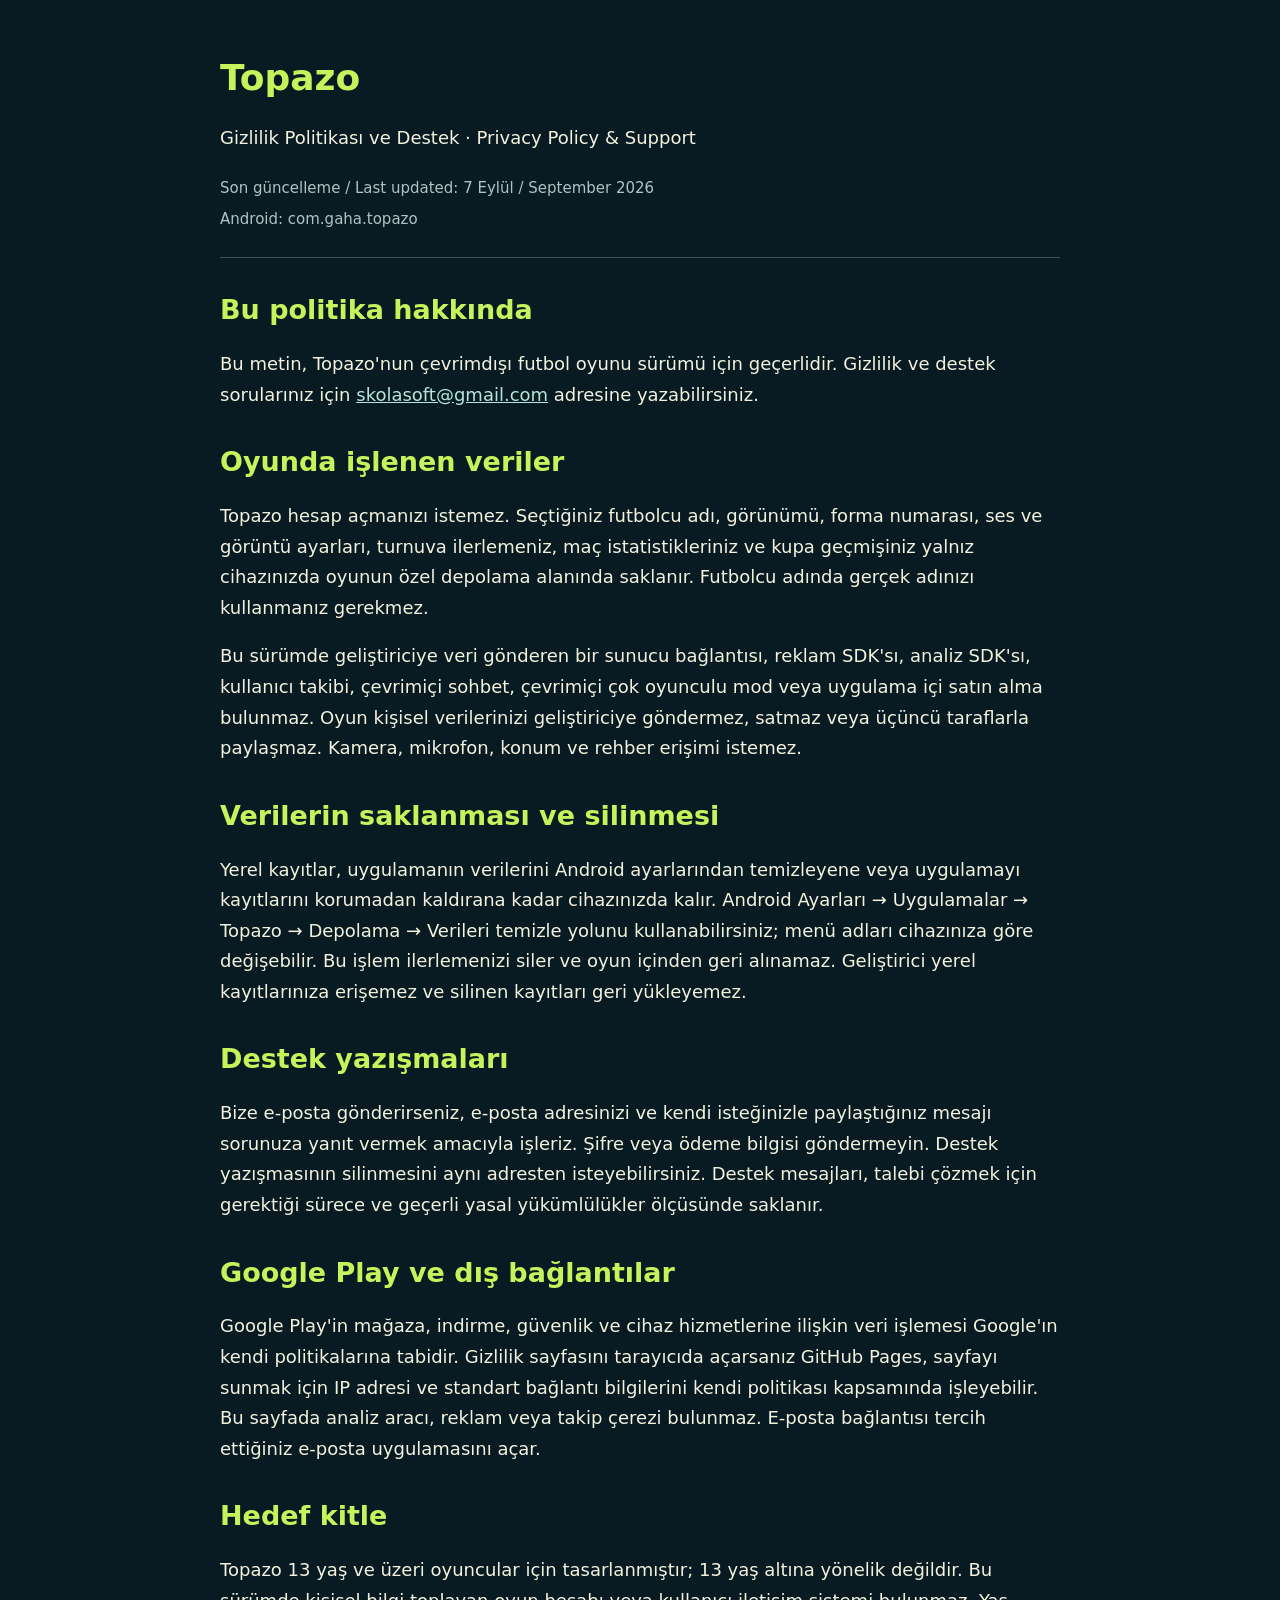
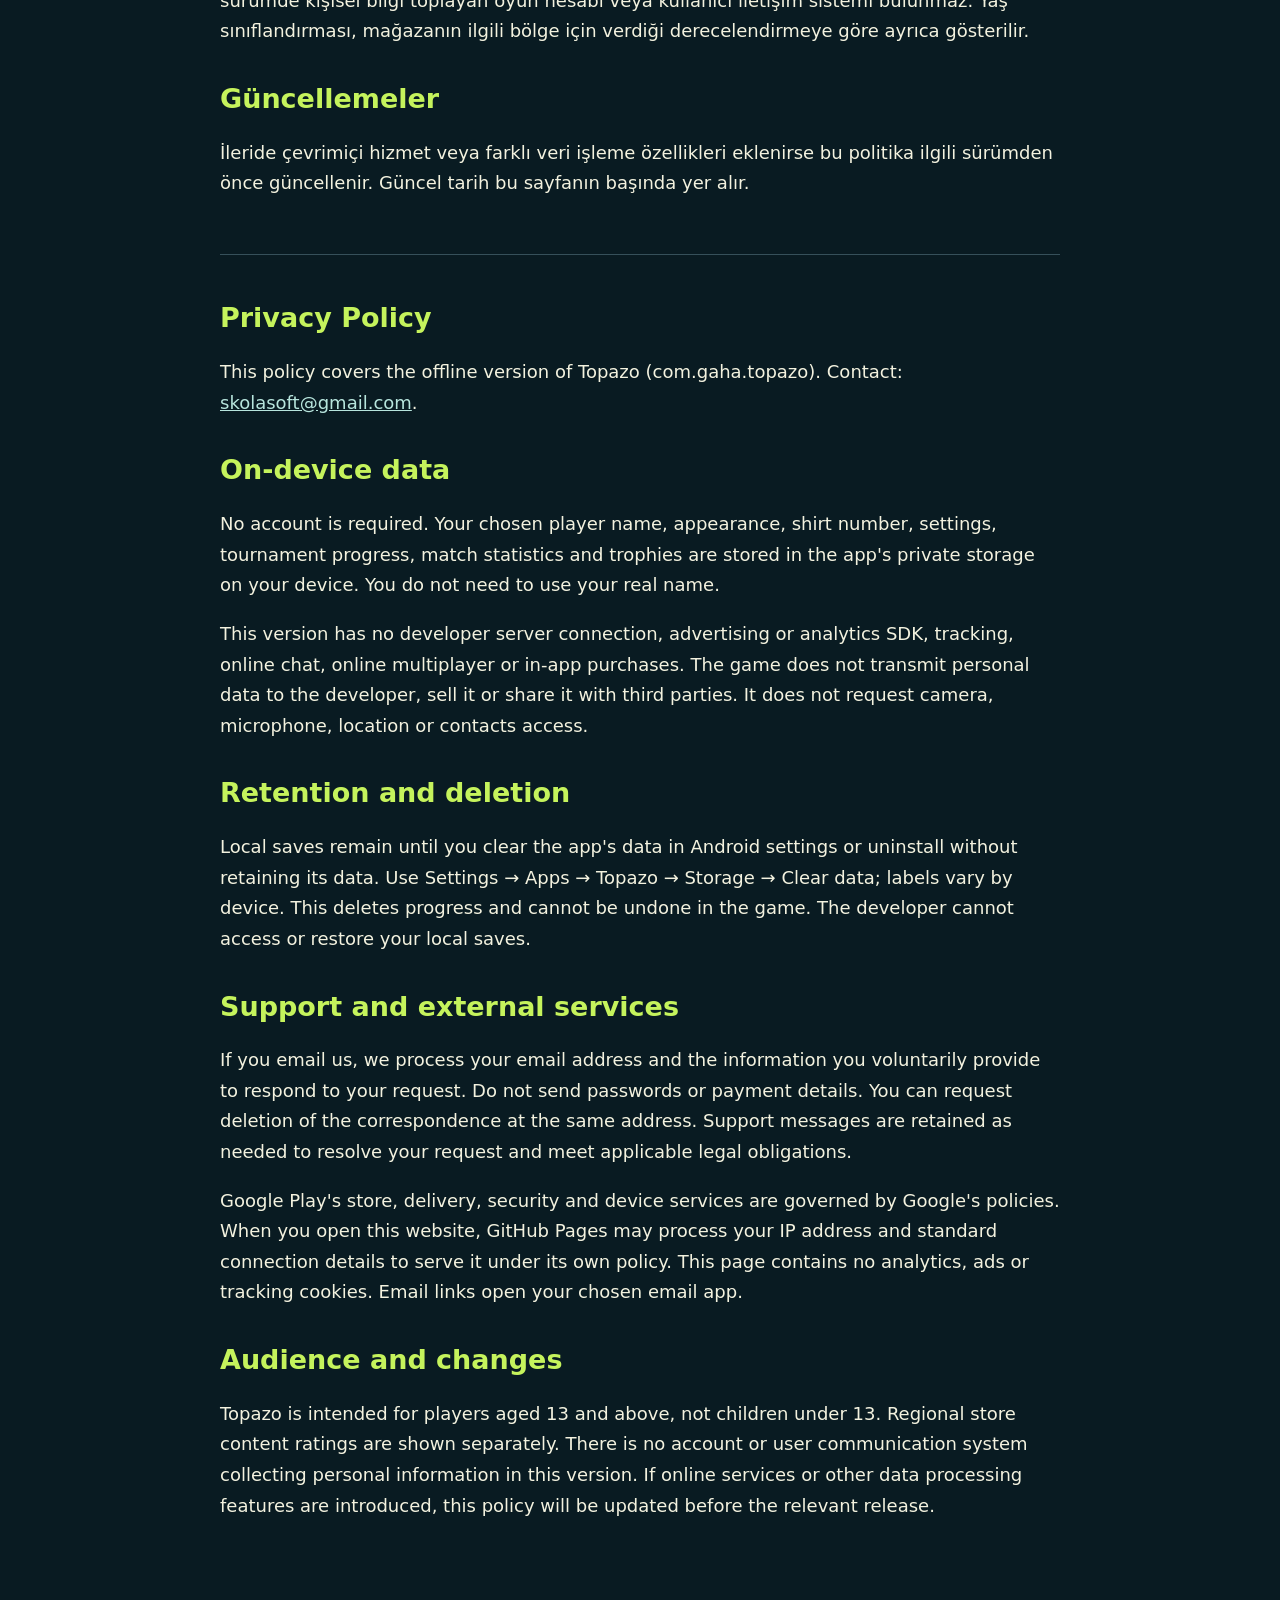
==== index.html @ dded1eae "Publish Topazo privacy policy" ====
<!doctype html>
<html lang="tr"><head><meta charset="utf-8"><meta name="viewport" content="width=device-width,initial-scale=1"><meta name="description" content="Topazo gizlilik politikası ve destek bilgileri"><title>Topazo — Gizlilik Politikası / Privacy Policy</title><style>body{margin:0;background:#091b22;color:#f3f2df;font:18px/1.7 system-ui,sans-serif}main{max-width:840px;margin:auto;padding:32px 22px 70px}h1,h2{color:#c5f35c;line-height:1.2}h2{margin-top:36px}a{color:#b7e5dd}header{border-bottom:1px solid #36505a;padding-bottom:24px}small{color:#adc3c5}.en{margin-top:55px;border-top:1px solid #36505a;padding-top:25px}</style></head>
<body><main><header><h1>Topazo</h1><p>Gizlilik Politikası ve Destek · Privacy Policy &amp; Support</p><small>Son güncelleme / Last updated: 7 Eylül / September 2026<br>Android: com.gaha.topazo</small></header>
<h2>Bu politika hakkında</h2><p>Bu metin, Topazo'nun çevrimdışı futbol oyunu sürümü için geçerlidir. Gizlilik ve destek sorularınız için <a href="mailto:skolasoft@gmail.com">skolasoft@gmail.com</a> adresine yazabilirsiniz.</p>
<h2>Oyunda işlenen veriler</h2><p>Topazo hesap açmanızı istemez. Seçtiğiniz futbolcu adı, görünümü, forma numarası, ses ve görüntü ayarları, turnuva ilerlemeniz, maç istatistikleriniz ve kupa geçmişiniz yalnız cihazınızda oyunun özel depolama alanında saklanır. Futbolcu adında gerçek adınızı kullanmanız gerekmez.</p>
<p>Bu sürümde geliştiriciye veri gönderen bir sunucu bağlantısı, reklam SDK'sı, analiz SDK'sı, kullanıcı takibi, çevrimiçi sohbet, çevrimiçi çok oyunculu mod veya uygulama içi satın alma bulunmaz. Oyun kişisel verilerinizi geliştiriciye göndermez, satmaz veya üçüncü taraflarla paylaşmaz. Kamera, mikrofon, konum ve rehber erişimi istemez.</p>
<h2>Verilerin saklanması ve silinmesi</h2><p>Yerel kayıtlar, uygulamanın verilerini Android ayarlarından temizleyene veya uygulamayı kayıtlarını korumadan kaldırana kadar cihazınızda kalır. Android Ayarları → Uygulamalar → Topazo → Depolama → Verileri temizle yolunu kullanabilirsiniz; menü adları cihazınıza göre değişebilir. Bu işlem ilerlemenizi siler ve oyun içinden geri alınamaz. Geliştirici yerel kayıtlarınıza erişemez ve silinen kayıtları geri yükleyemez.</p>
<h2>Destek yazışmaları</h2><p>Bize e-posta gönderirseniz, e-posta adresinizi ve kendi isteğinizle paylaştığınız mesajı sorunuza yanıt vermek amacıyla işleriz. Şifre veya ödeme bilgisi göndermeyin. Destek yazışmasının silinmesini aynı adresten isteyebilirsiniz. Destek mesajları, talebi çözmek için gerektiği sürece ve geçerli yasal yükümlülükler ölçüsünde saklanır.</p>
<h2>Google Play ve dış bağlantılar</h2><p>Google Play'in mağaza, indirme, güvenlik ve cihaz hizmetlerine ilişkin veri işlemesi Google'ın kendi politikalarına tabidir. Gizlilik sayfasını tarayıcıda açarsanız GitHub Pages, sayfayı sunmak için IP adresi ve standart bağlantı bilgilerini kendi politikası kapsamında işleyebilir. Bu sayfada analiz aracı, reklam veya takip çerezi bulunmaz. E-posta bağlantısı tercih ettiğiniz e-posta uygulamasını açar.</p>
<h2>Hedef kitle</h2><p>Topazo 13 yaş ve üzeri oyuncular için tasarlanmıştır; 13 yaş altına yönelik değildir. Bu sürümde kişisel bilgi toplayan oyun hesabı veya kullanıcı iletişim sistemi bulunmaz. Yaş sınıflandırması, mağazanın ilgili bölge için verdiği derecelendirmeye göre ayrıca gösterilir.</p>
<h2>Güncellemeler</h2><p>İleride çevrimiçi hizmet veya farklı veri işleme özellikleri eklenirse bu politika ilgili sürümden önce güncellenir. Güncel tarih bu sayfanın başında yer alır.</p>
<section class="en" lang="en"><h1>Privacy Policy</h1><p>This policy covers the offline version of Topazo (com.gaha.topazo). Contact: <a href="mailto:skolasoft@gmail.com">skolasoft@gmail.com</a>.</p>
<h2>On-device data</h2><p>No account is required. Your chosen player name, appearance, shirt number, settings, tournament progress, match statistics and trophies are stored in the app's private storage on your device. You do not need to use your real name.</p><p>This version has no developer server connection, advertising or analytics SDK, tracking, online chat, online multiplayer or in-app purchases. The game does not transmit personal data to the developer, sell it or share it with third parties. It does not request camera, microphone, location or contacts access.</p>
<h2>Retention and deletion</h2><p>Local saves remain until you clear the app's data in Android settings or uninstall without retaining its data. Use Settings → Apps → Topazo → Storage → Clear data; labels vary by device. This deletes progress and cannot be undone in the game. The developer cannot access or restore your local saves.</p>
<h2>Support and external services</h2><p>If you email us, we process your email address and the information you voluntarily provide to respond to your request. Do not send passwords or payment details. You can request deletion of the correspondence at the same address. Support messages are retained as needed to resolve your request and meet applicable legal obligations.</p><p>Google Play's store, delivery, security and device services are governed by Google's policies. When you open this website, GitHub Pages may process your IP address and standard connection details to serve it under its own policy. This page contains no analytics, ads or tracking cookies. Email links open your chosen email app.</p>
<h2>Audience and changes</h2><p>Topazo is intended for players aged 13 and above, not children under 13. Regional store content ratings are shown separately. There is no account or user communication system collecting personal information in this version. If online services or other data processing features are introduced, this policy will be updated before the relevant release.</p></section>
</main></body></html>
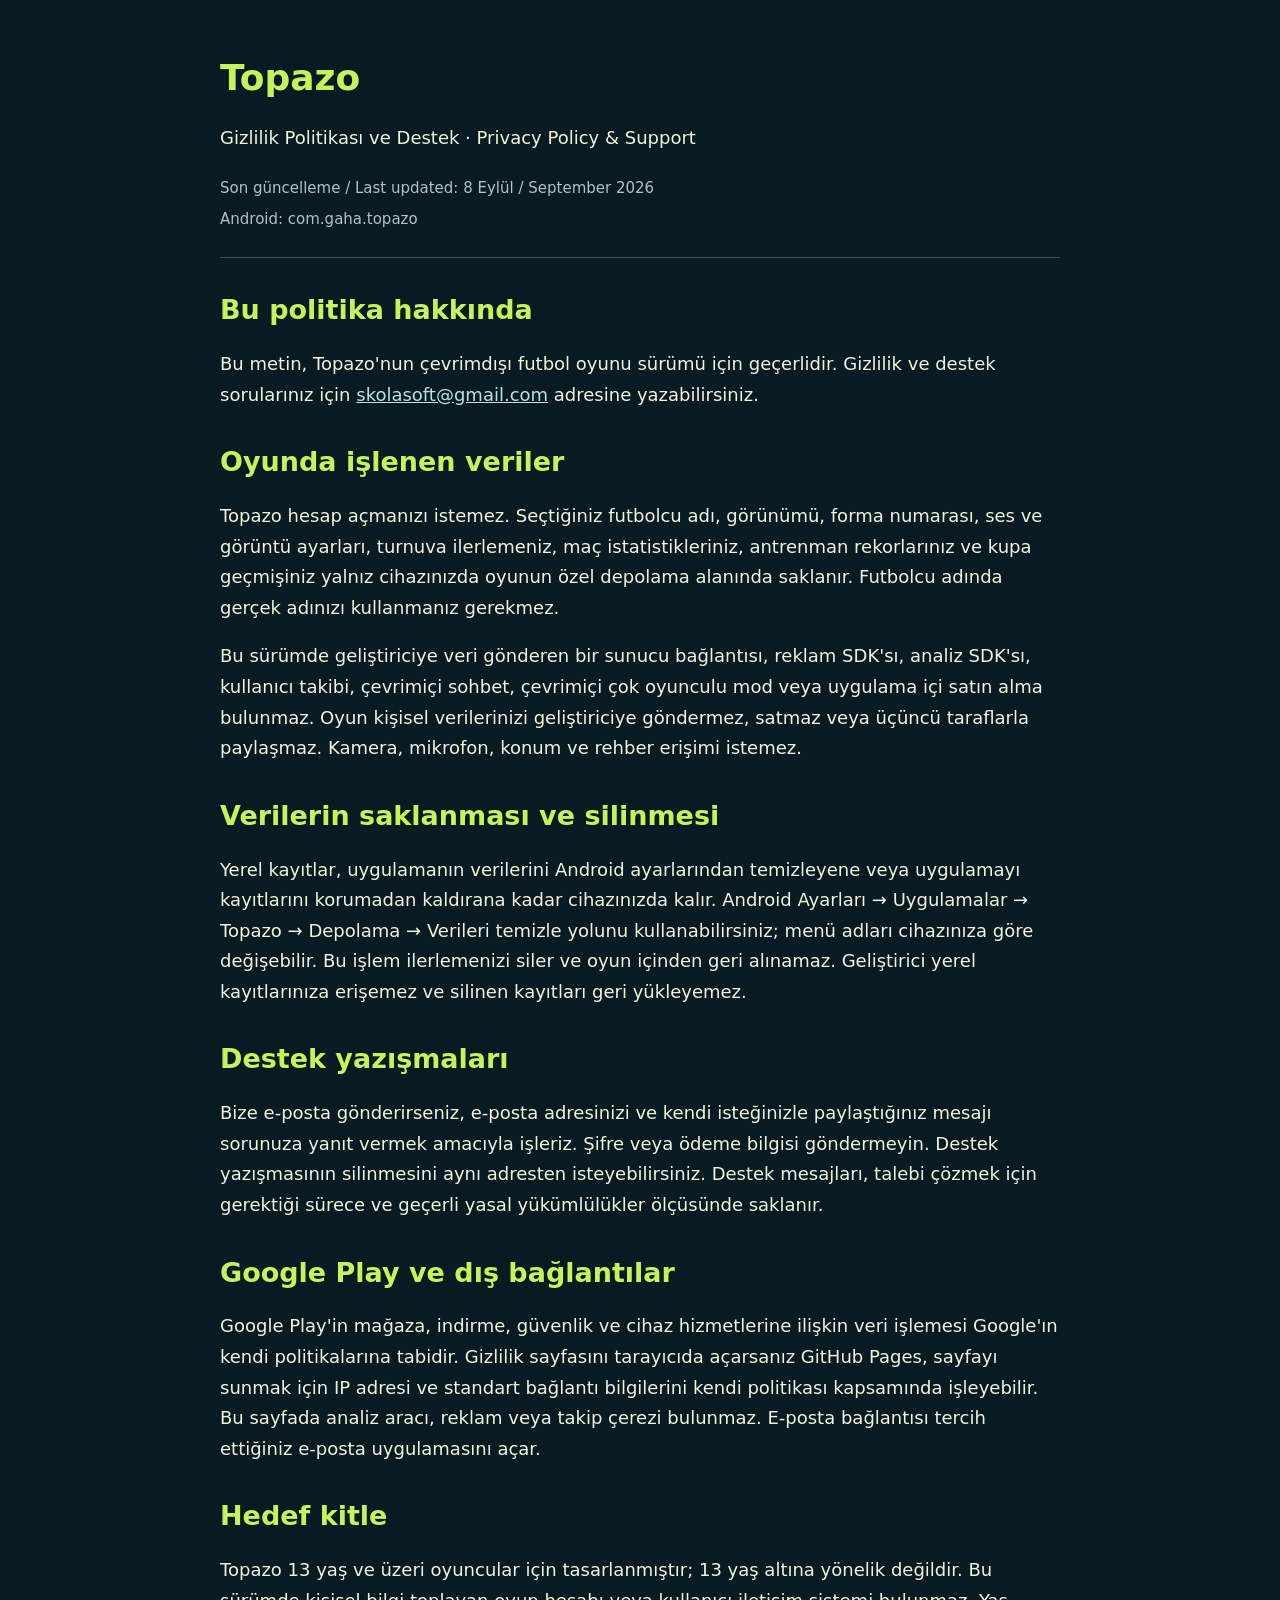
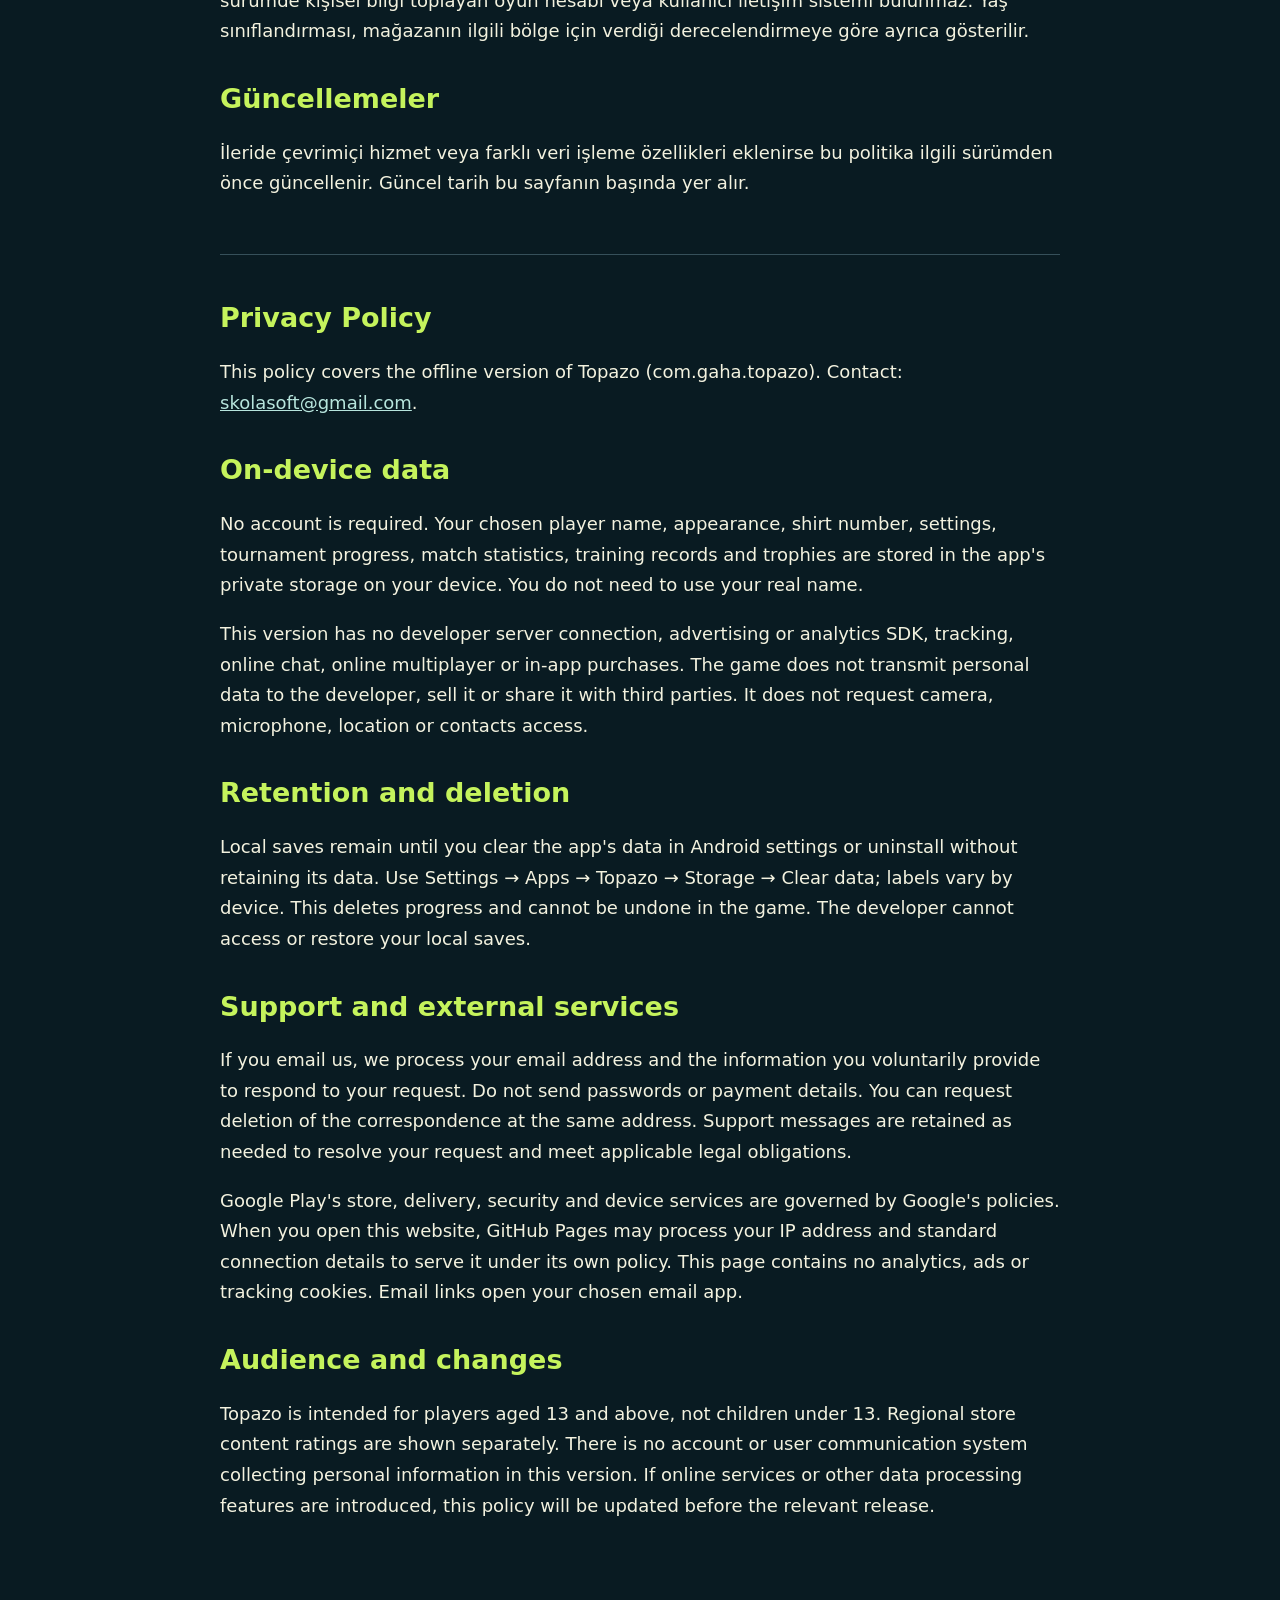
==== commit e5179753: "docs: disclose local training records" ====
--- a/index.html
+++ b/index.html
@@ -1,8 +1,8 @@
 <!doctype html>
 <html lang="tr"><head><meta charset="utf-8"><meta name="viewport" content="width=device-width,initial-scale=1"><meta name="description" content="Topazo gizlilik politikası ve destek bilgileri"><title>Topazo — Gizlilik Politikası / Privacy Policy</title><style>body{margin:0;background:#091b22;color:#f3f2df;font:18px/1.7 system-ui,sans-serif}main{max-width:840px;margin:auto;padding:32px 22px 70px}h1,h2{color:#c5f35c;line-height:1.2}h2{margin-top:36px}a{color:#b7e5dd}header{border-bottom:1px solid #36505a;padding-bottom:24px}small{color:#adc3c5}.en{margin-top:55px;border-top:1px solid #36505a;padding-top:25px}</style></head>
-<body><main><header><h1>Topazo</h1><p>Gizlilik Politikası ve Destek · Privacy Policy &amp; Support</p><small>Son güncelleme / Last updated: 7 Eylül / September 2026<br>Android: com.gaha.topazo</small></header>
+<body><main><header><h1>Topazo</h1><p>Gizlilik Politikası ve Destek · Privacy Policy &amp; Support</p><small>Son güncelleme / Last updated: 8 Eylül / September 2026<br>Android: com.gaha.topazo</small></header>
 <h2>Bu politika hakkında</h2><p>Bu metin, Topazo'nun çevrimdışı futbol oyunu sürümü için geçerlidir. Gizlilik ve destek sorularınız için <a href="mailto:skolasoft@gmail.com">skolasoft@gmail.com</a> adresine yazabilirsiniz.</p>
-<h2>Oyunda işlenen veriler</h2><p>Topazo hesap açmanızı istemez. Seçtiğiniz futbolcu adı, görünümü, forma numarası, ses ve görüntü ayarları, turnuva ilerlemeniz, maç istatistikleriniz ve kupa geçmişiniz yalnız cihazınızda oyunun özel depolama alanında saklanır. Futbolcu adında gerçek adınızı kullanmanız gerekmez.</p>
+<h2>Oyunda işlenen veriler</h2><p>Topazo hesap açmanızı istemez. Seçtiğiniz futbolcu adı, görünümü, forma numarası, ses ve görüntü ayarları, turnuva ilerlemeniz, maç istatistikleriniz, antrenman rekorlarınız ve kupa geçmişiniz yalnız cihazınızda oyunun özel depolama alanında saklanır. Futbolcu adında gerçek adınızı kullanmanız gerekmez.</p>
 <p>Bu sürümde geliştiriciye veri gönderen bir sunucu bağlantısı, reklam SDK'sı, analiz SDK'sı, kullanıcı takibi, çevrimiçi sohbet, çevrimiçi çok oyunculu mod veya uygulama içi satın alma bulunmaz. Oyun kişisel verilerinizi geliştiriciye göndermez, satmaz veya üçüncü taraflarla paylaşmaz. Kamera, mikrofon, konum ve rehber erişimi istemez.</p>
 <h2>Verilerin saklanması ve silinmesi</h2><p>Yerel kayıtlar, uygulamanın verilerini Android ayarlarından temizleyene veya uygulamayı kayıtlarını korumadan kaldırana kadar cihazınızda kalır. Android Ayarları → Uygulamalar → Topazo → Depolama → Verileri temizle yolunu kullanabilirsiniz; menü adları cihazınıza göre değişebilir. Bu işlem ilerlemenizi siler ve oyun içinden geri alınamaz. Geliştirici yerel kayıtlarınıza erişemez ve silinen kayıtları geri yükleyemez.</p>
 <h2>Destek yazışmaları</h2><p>Bize e-posta gönderirseniz, e-posta adresinizi ve kendi isteğinizle paylaştığınız mesajı sorunuza yanıt vermek amacıyla işleriz. Şifre veya ödeme bilgisi göndermeyin. Destek yazışmasının silinmesini aynı adresten isteyebilirsiniz. Destek mesajları, talebi çözmek için gerektiği sürece ve geçerli yasal yükümlülükler ölçüsünde saklanır.</p>
@@ -10,7 +10,7 @@
 <h2>Hedef kitle</h2><p>Topazo 13 yaş ve üzeri oyuncular için tasarlanmıştır; 13 yaş altına yönelik değildir. Bu sürümde kişisel bilgi toplayan oyun hesabı veya kullanıcı iletişim sistemi bulunmaz. Yaş sınıflandırması, mağazanın ilgili bölge için verdiği derecelendirmeye göre ayrıca gösterilir.</p>
 <h2>Güncellemeler</h2><p>İleride çevrimiçi hizmet veya farklı veri işleme özellikleri eklenirse bu politika ilgili sürümden önce güncellenir. Güncel tarih bu sayfanın başında yer alır.</p>
 <section class="en" lang="en"><h1>Privacy Policy</h1><p>This policy covers the offline version of Topazo (com.gaha.topazo). Contact: <a href="mailto:skolasoft@gmail.com">skolasoft@gmail.com</a>.</p>
-<h2>On-device data</h2><p>No account is required. Your chosen player name, appearance, shirt number, settings, tournament progress, match statistics and trophies are stored in the app's private storage on your device. You do not need to use your real name.</p><p>This version has no developer server connection, advertising or analytics SDK, tracking, online chat, online multiplayer or in-app purchases. The game does not transmit personal data to the developer, sell it or share it with third parties. It does not request camera, microphone, location or contacts access.</p>
+<h2>On-device data</h2><p>No account is required. Your chosen player name, appearance, shirt number, settings, tournament progress, match statistics, training records and trophies are stored in the app's private storage on your device. You do not need to use your real name.</p><p>This version has no developer server connection, advertising or analytics SDK, tracking, online chat, online multiplayer or in-app purchases. The game does not transmit personal data to the developer, sell it or share it with third parties. It does not request camera, microphone, location or contacts access.</p>
 <h2>Retention and deletion</h2><p>Local saves remain until you clear the app's data in Android settings or uninstall without retaining its data. Use Settings → Apps → Topazo → Storage → Clear data; labels vary by device. This deletes progress and cannot be undone in the game. The developer cannot access or restore your local saves.</p>
 <h2>Support and external services</h2><p>If you email us, we process your email address and the information you voluntarily provide to respond to your request. Do not send passwords or payment details. You can request deletion of the correspondence at the same address. Support messages are retained as needed to resolve your request and meet applicable legal obligations.</p><p>Google Play's store, delivery, security and device services are governed by Google's policies. When you open this website, GitHub Pages may process your IP address and standard connection details to serve it under its own policy. This page contains no analytics, ads or tracking cookies. Email links open your chosen email app.</p>
 <h2>Audience and changes</h2><p>Topazo is intended for players aged 13 and above, not children under 13. Regional store content ratings are shown separately. There is no account or user communication system collecting personal information in this version. If online services or other data processing features are introduced, this policy will be updated before the relevant release.</p></section>
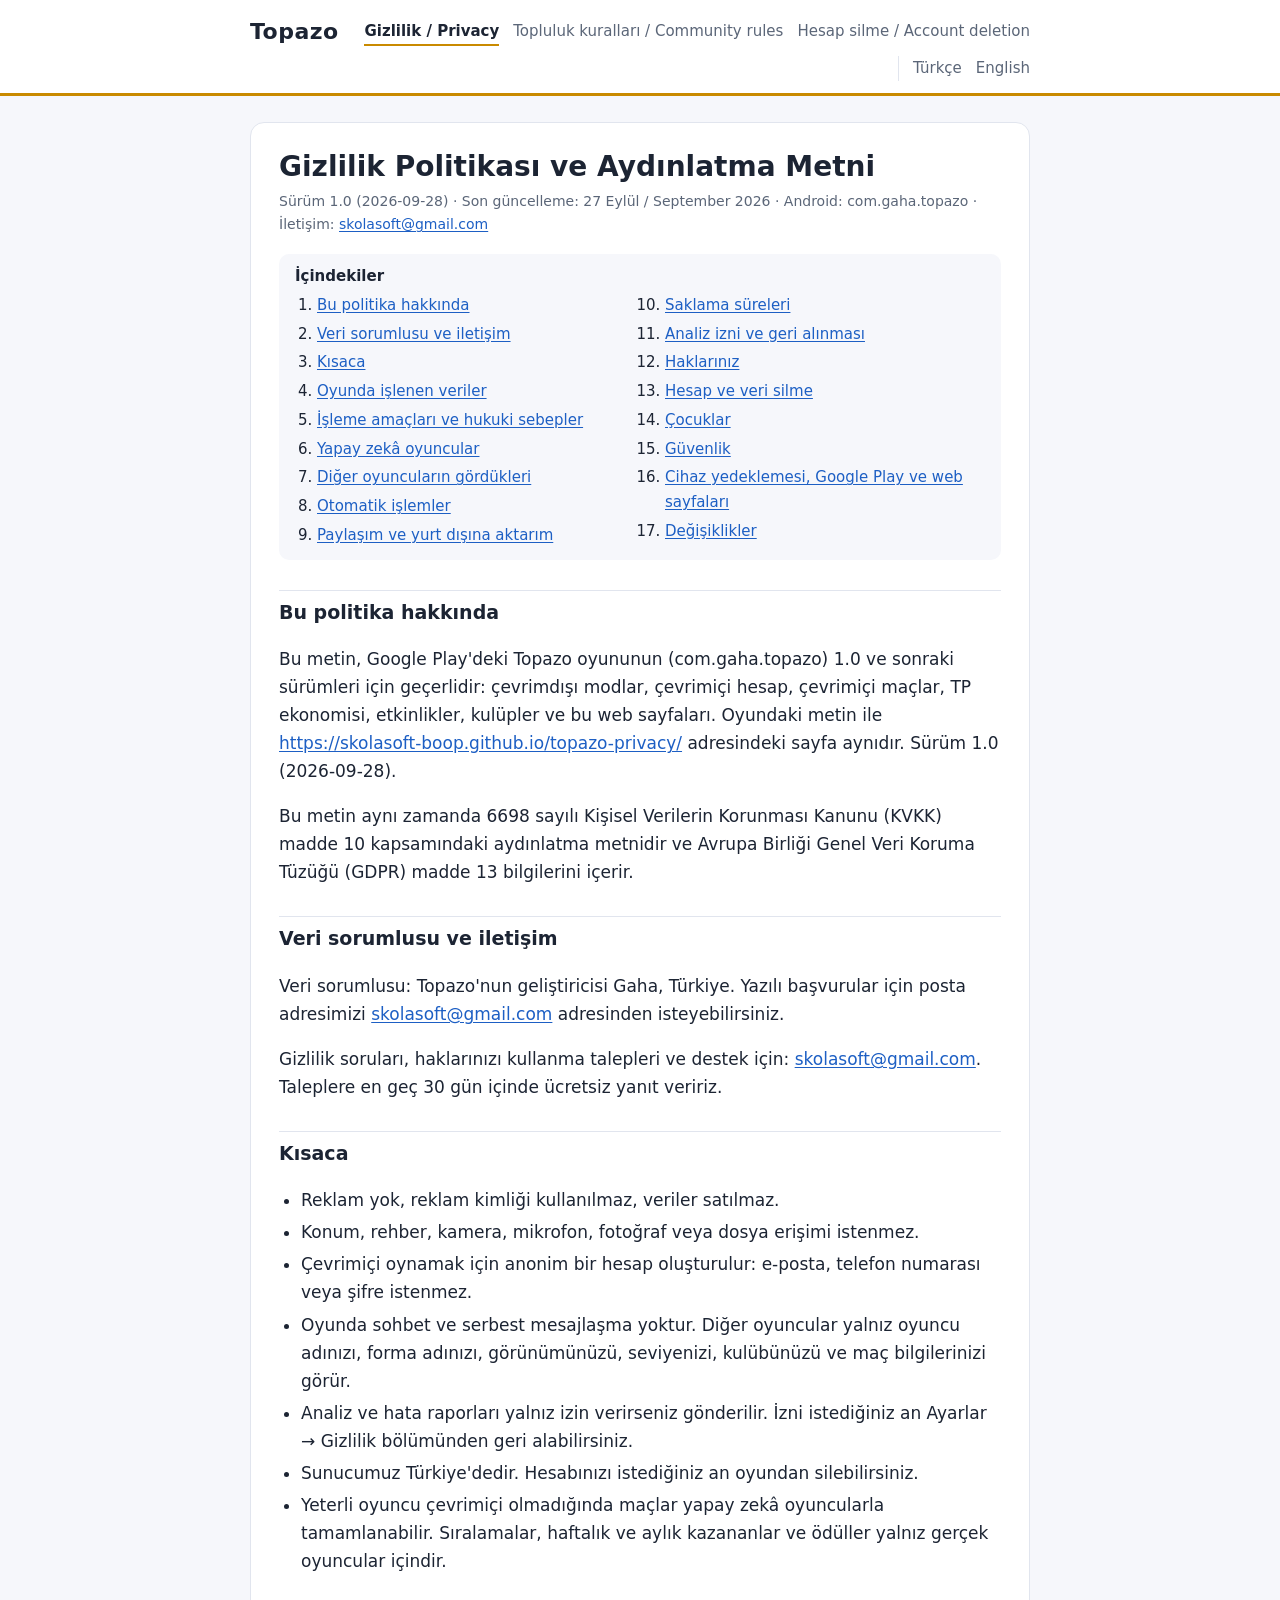
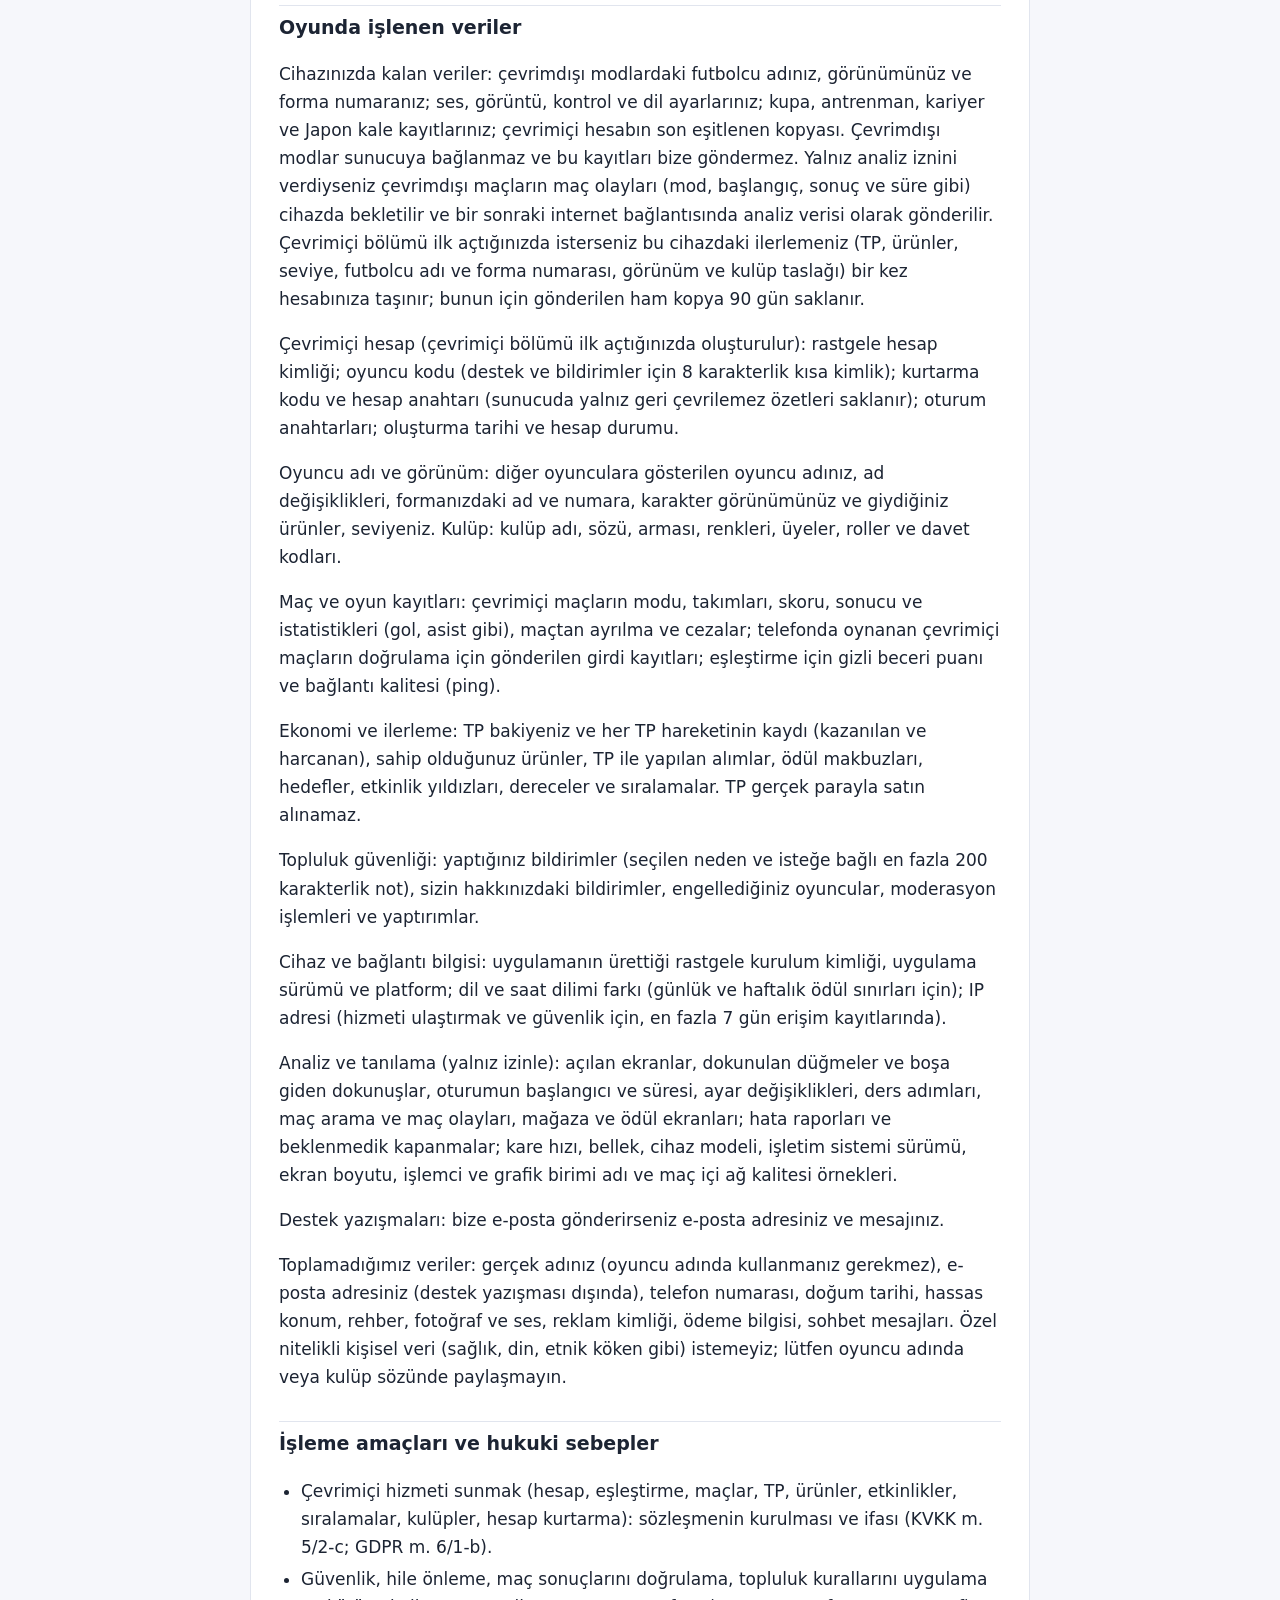
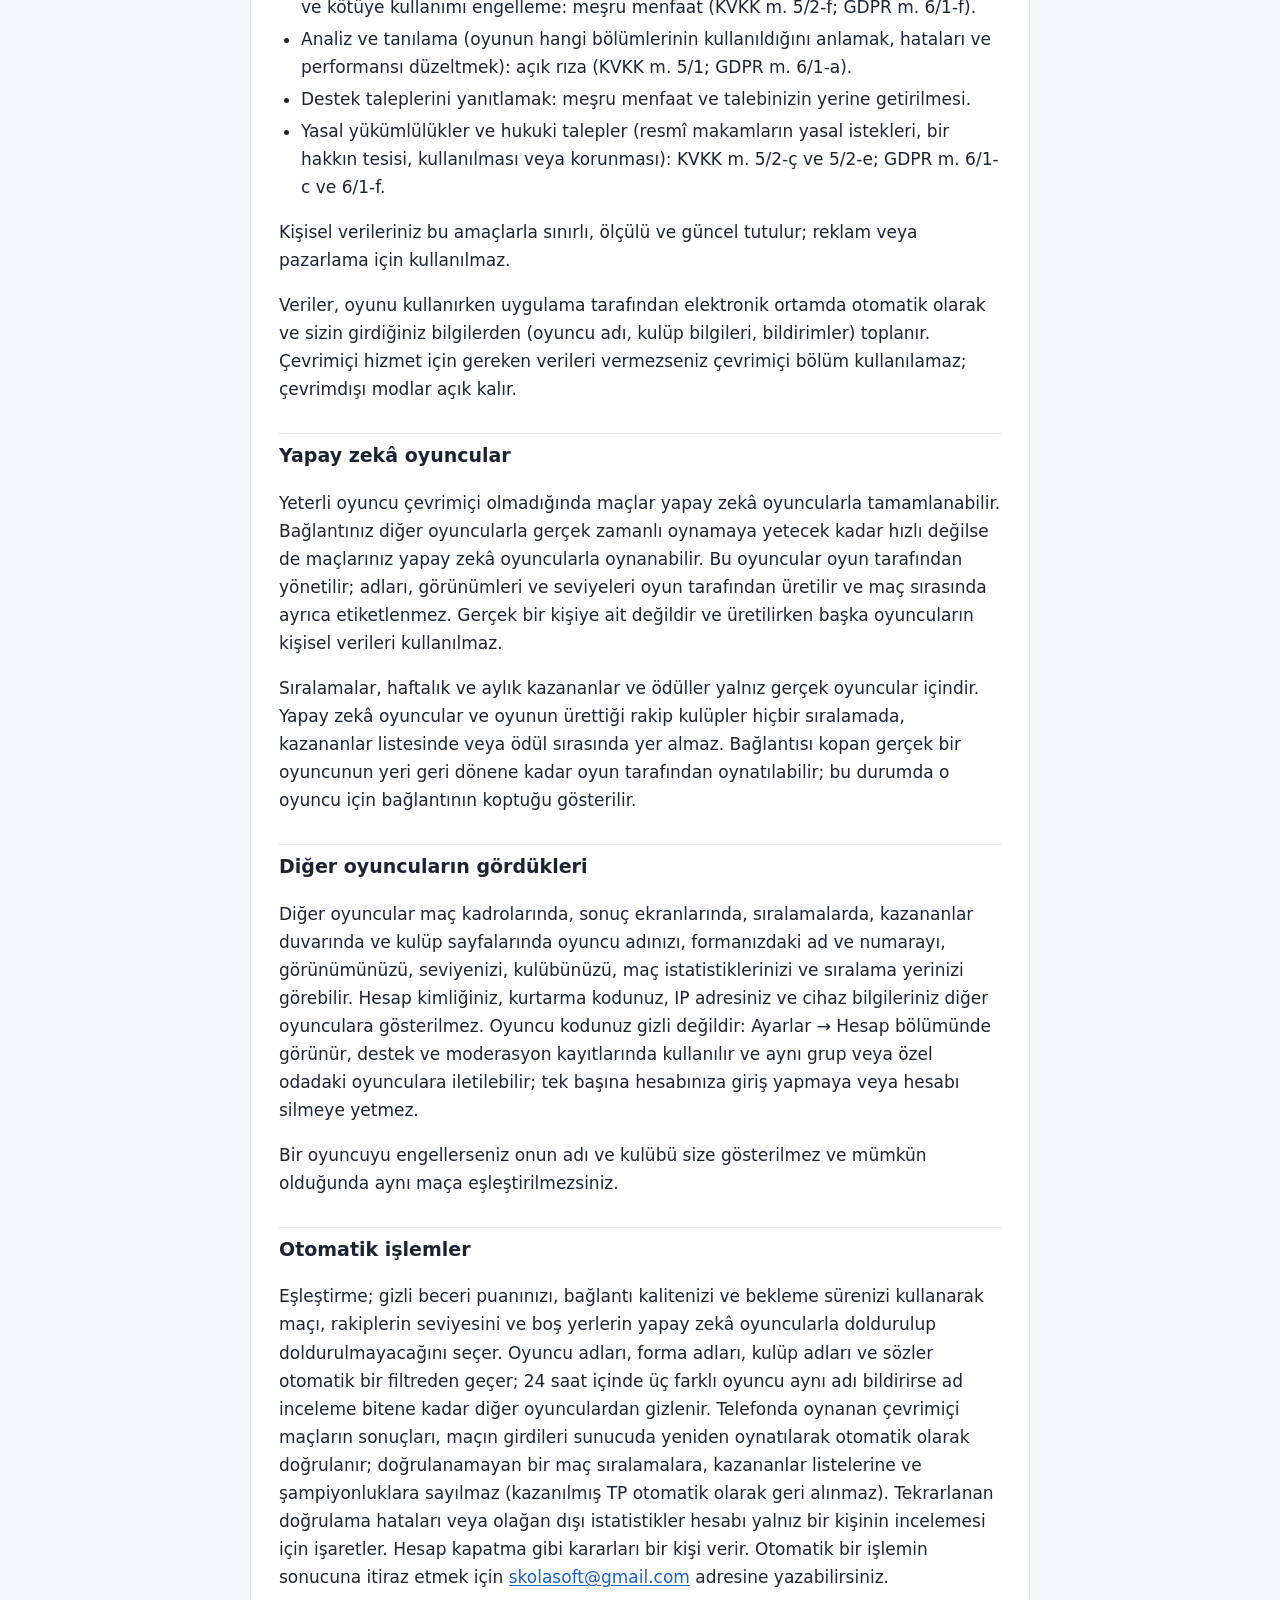
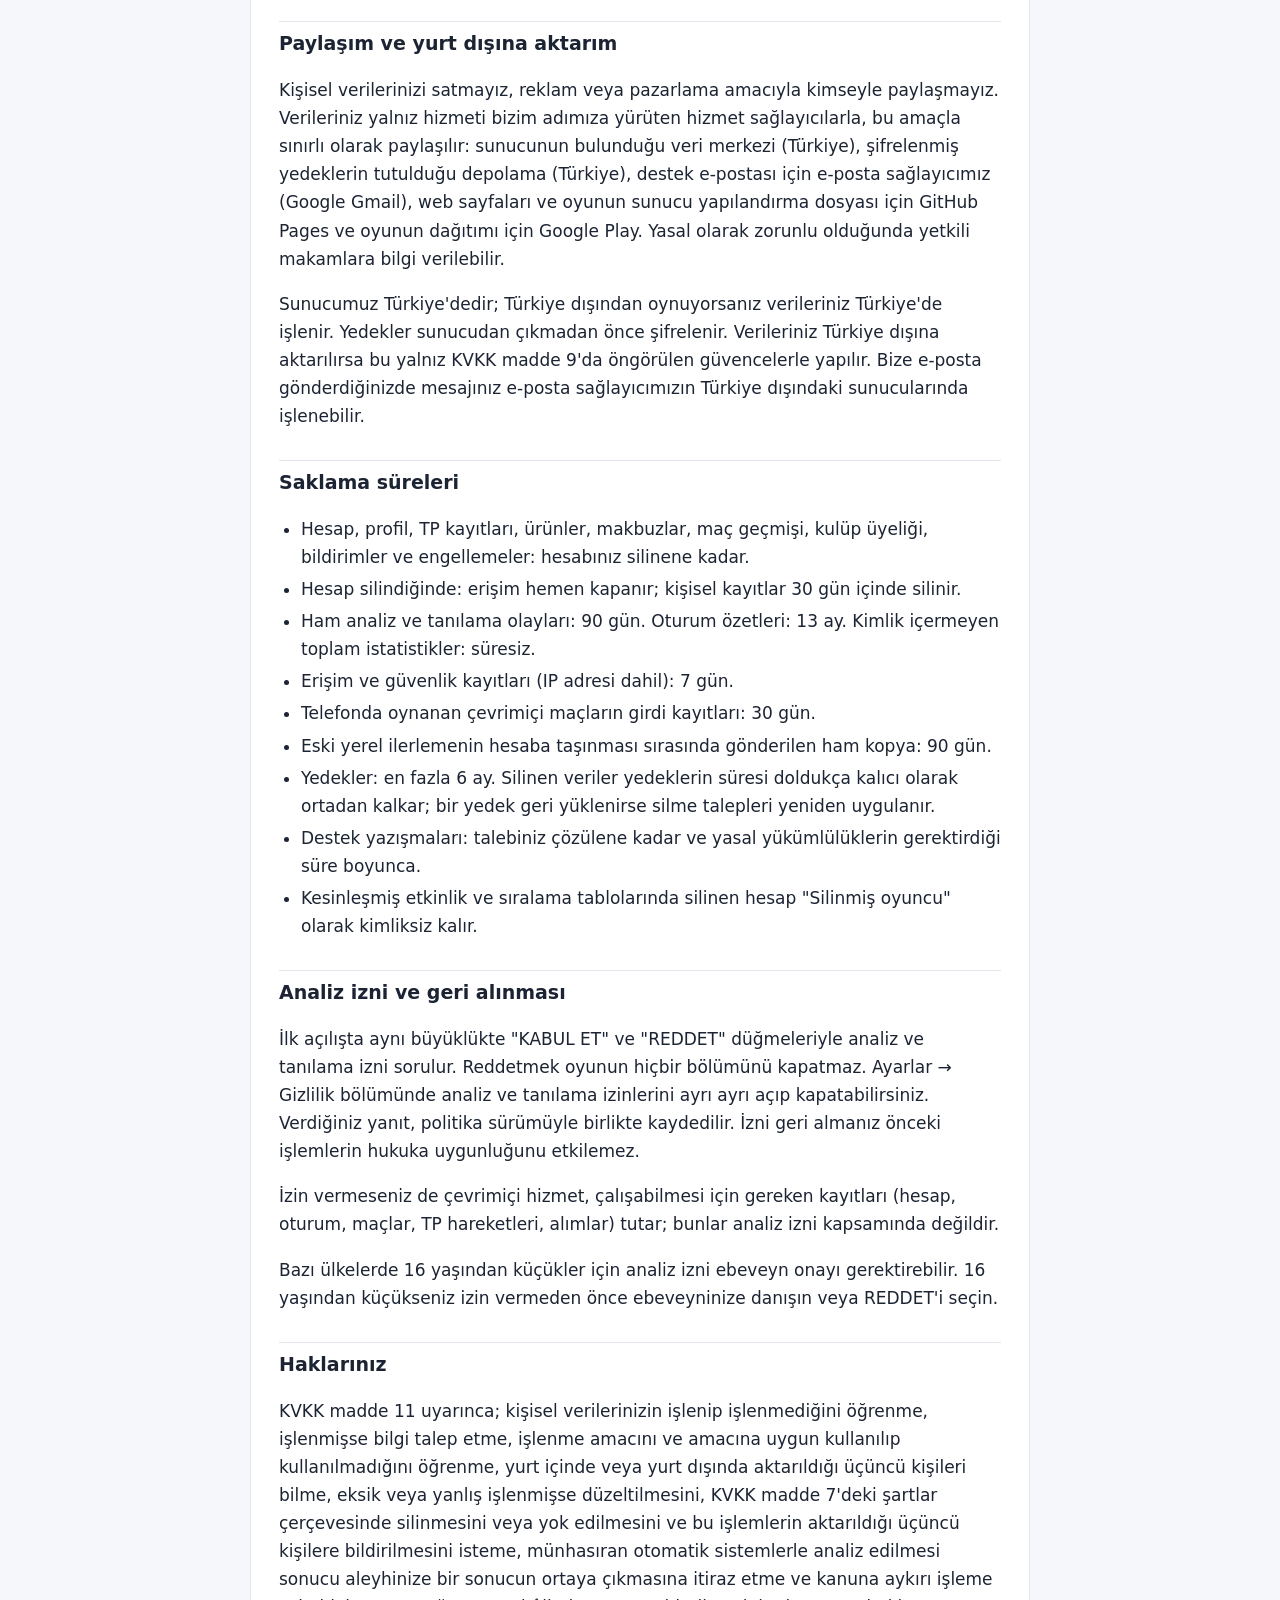
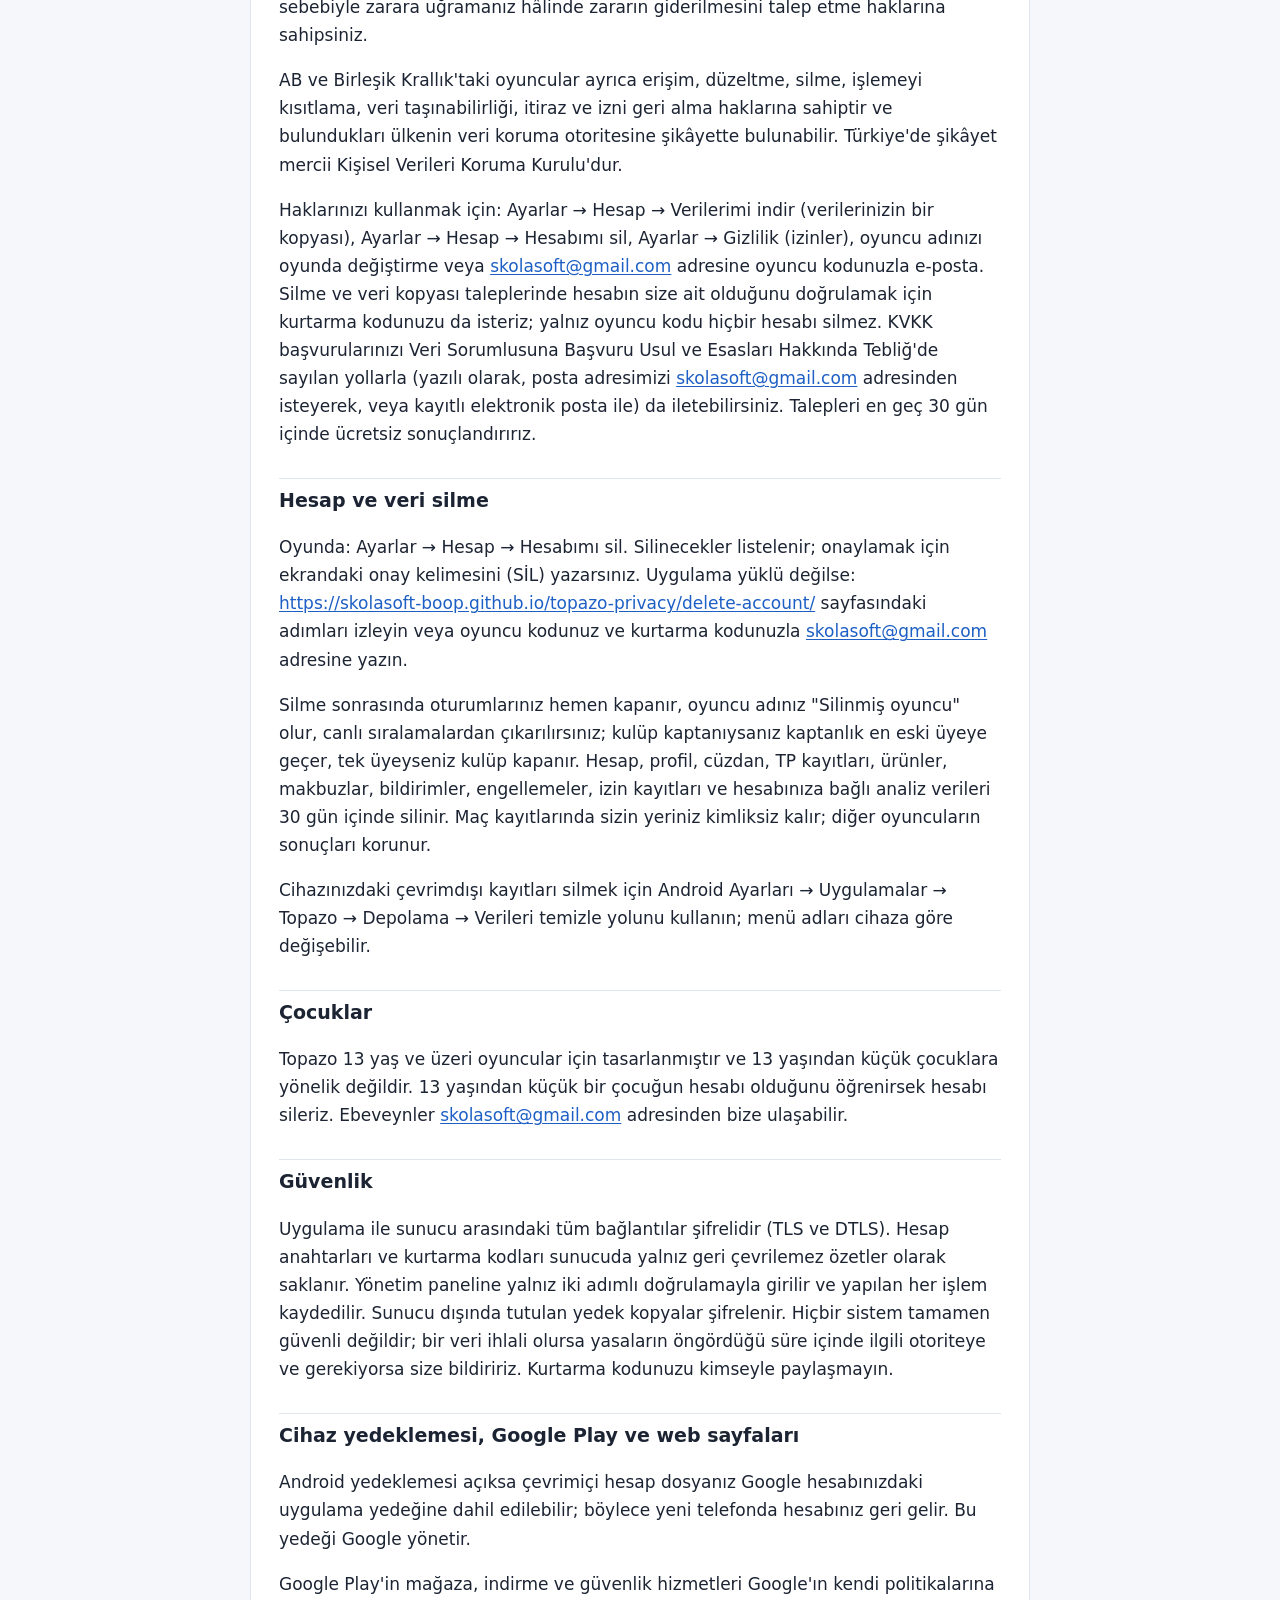
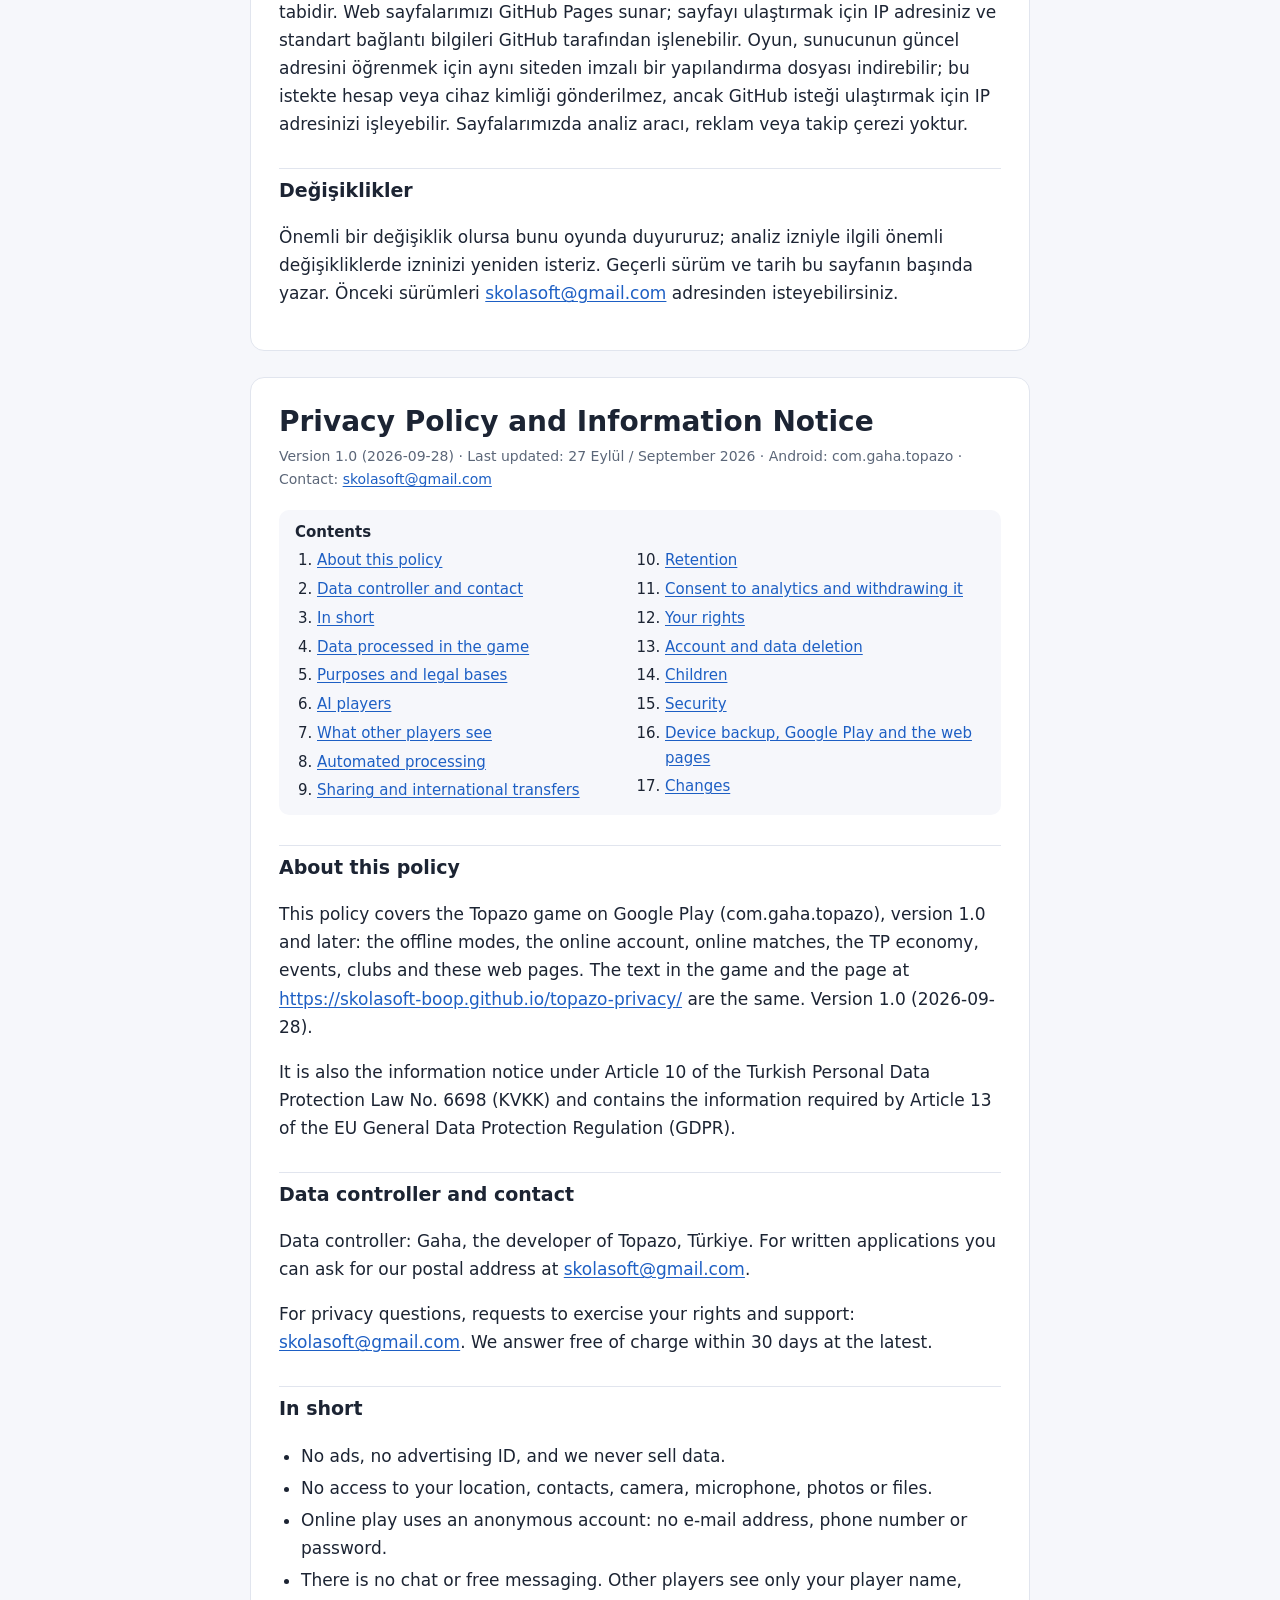
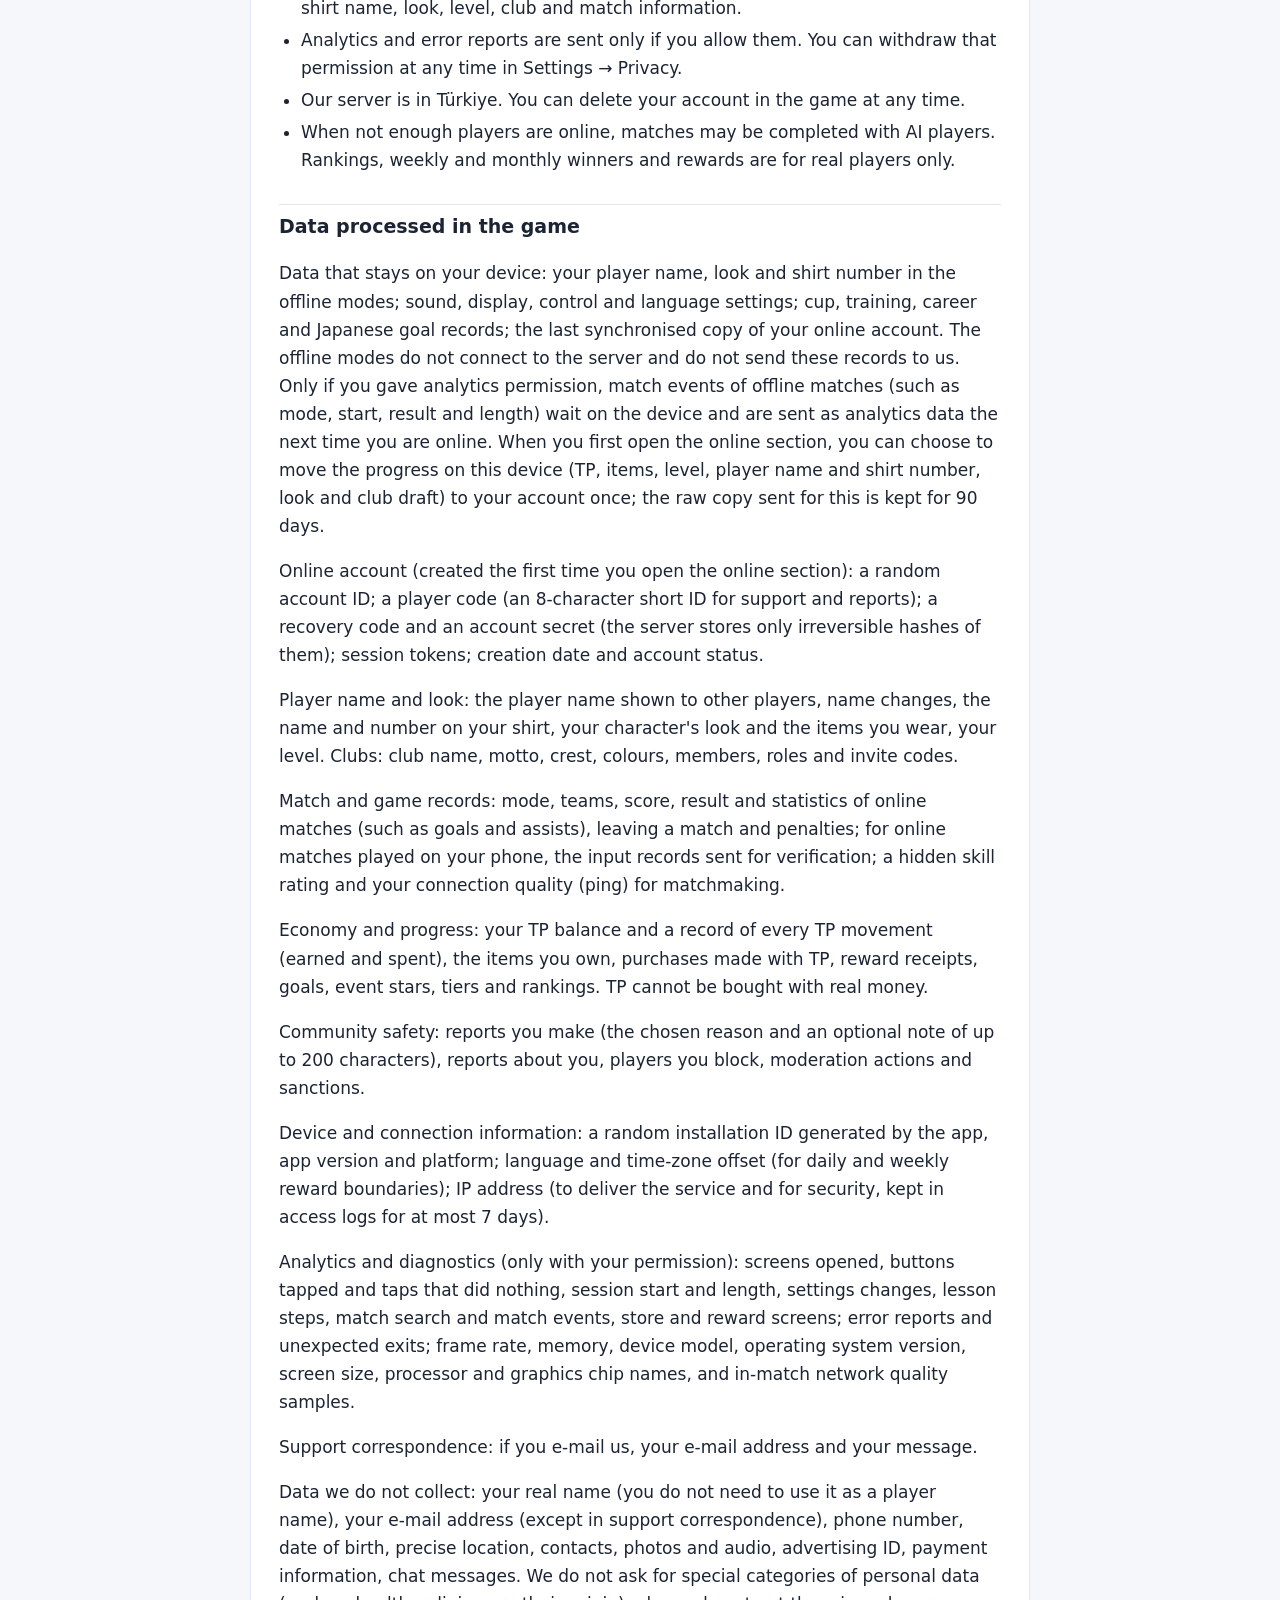
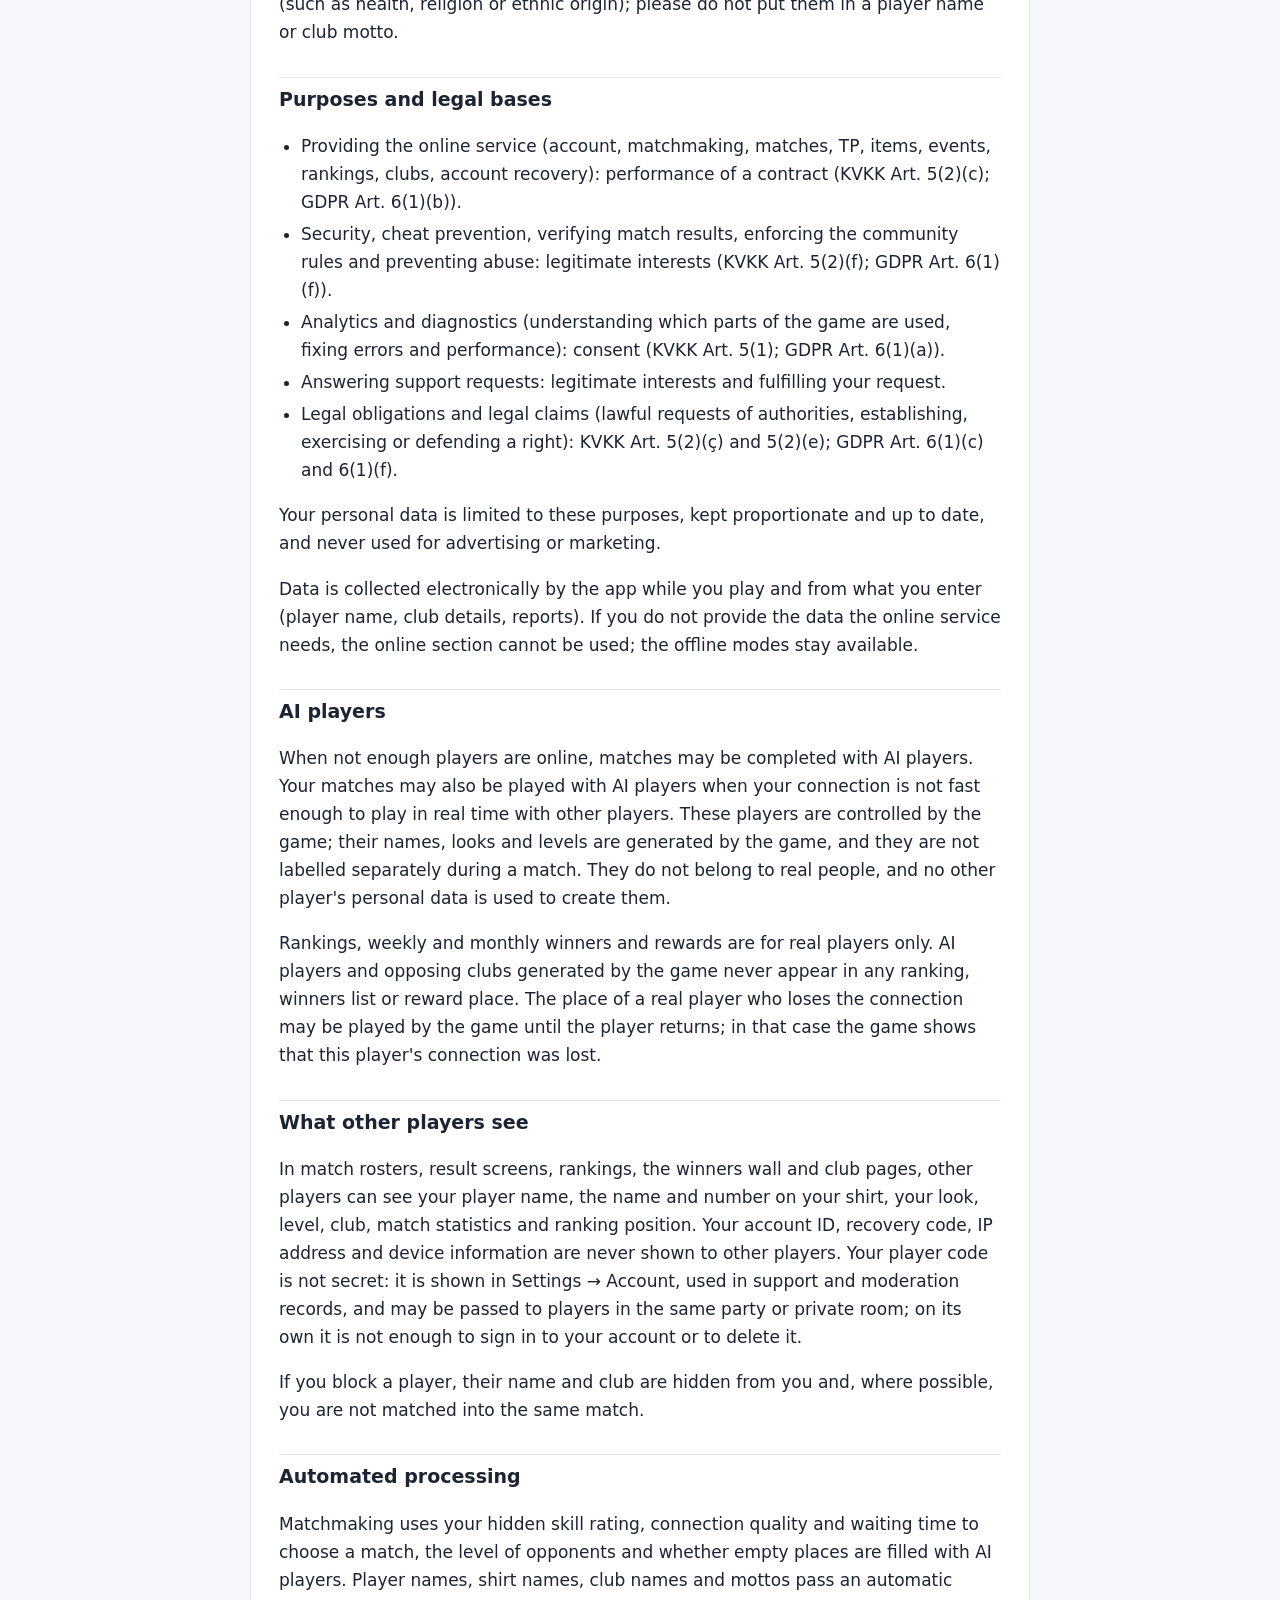
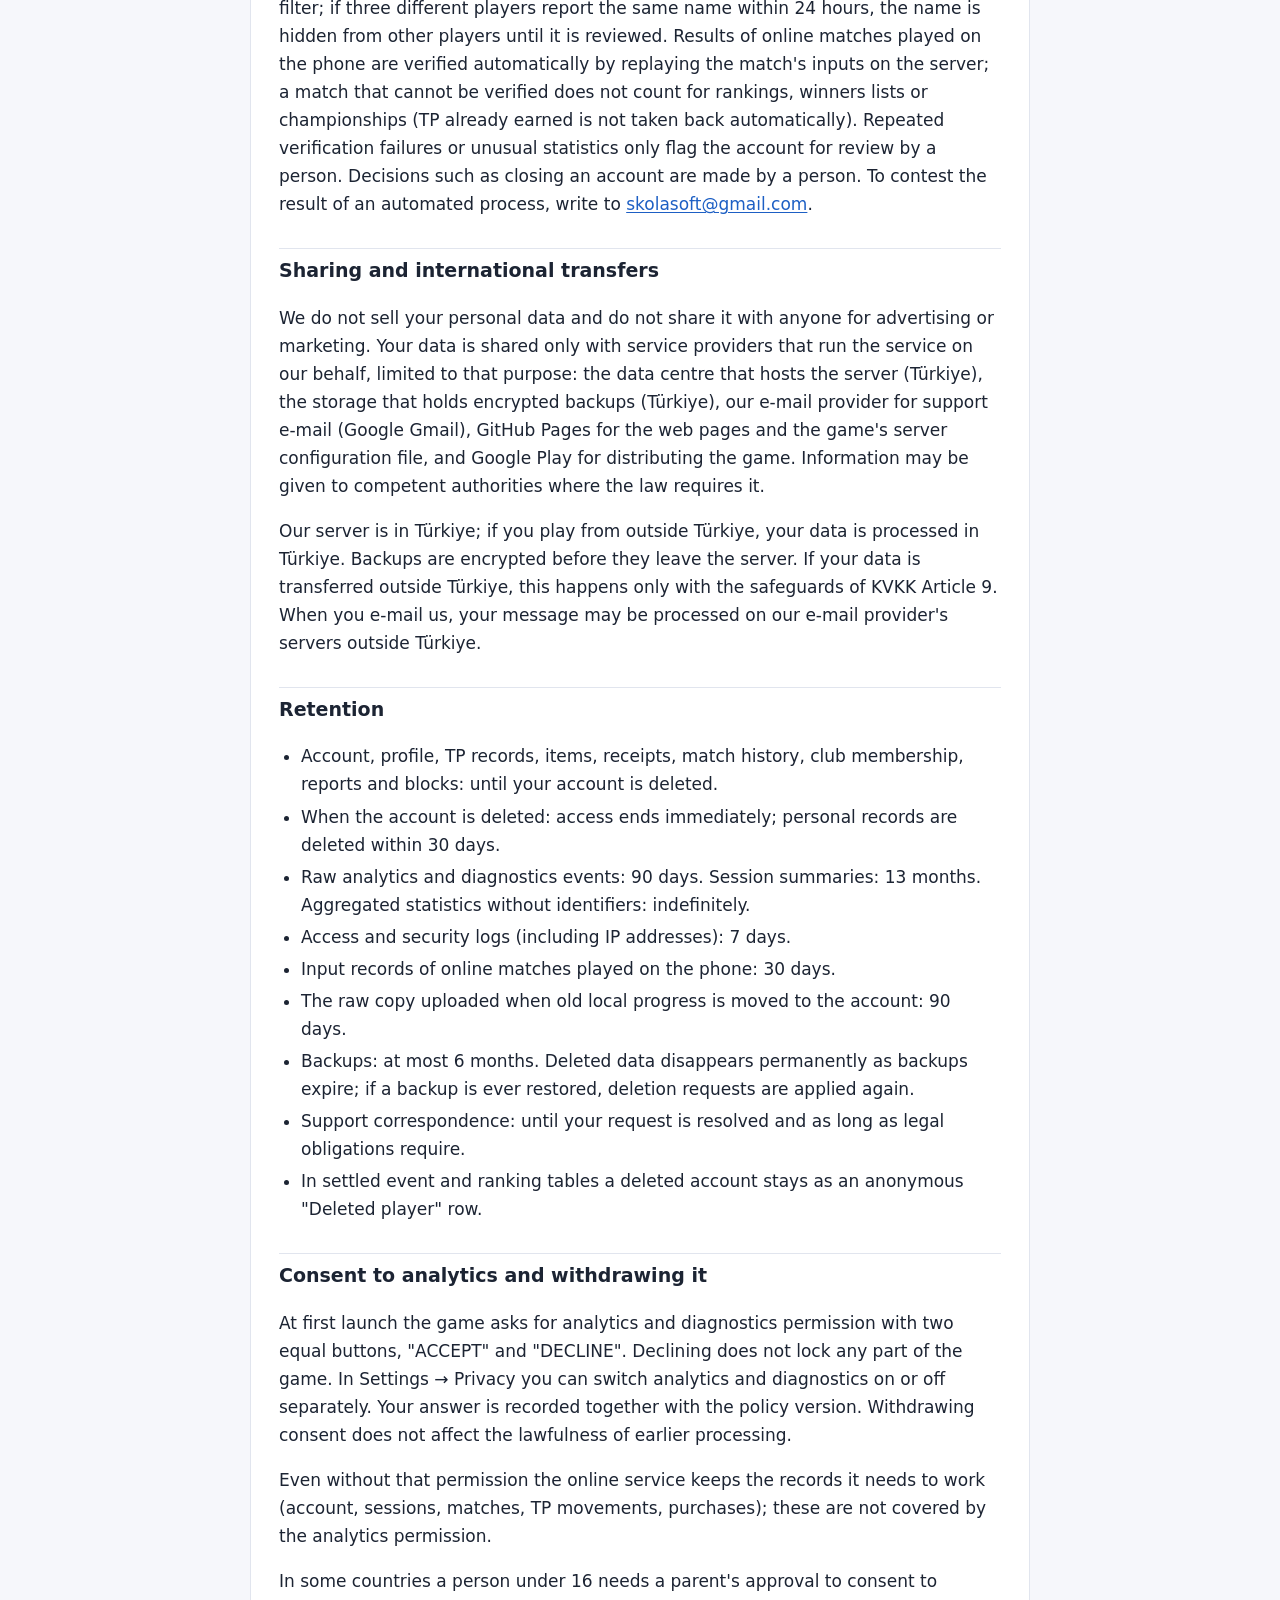
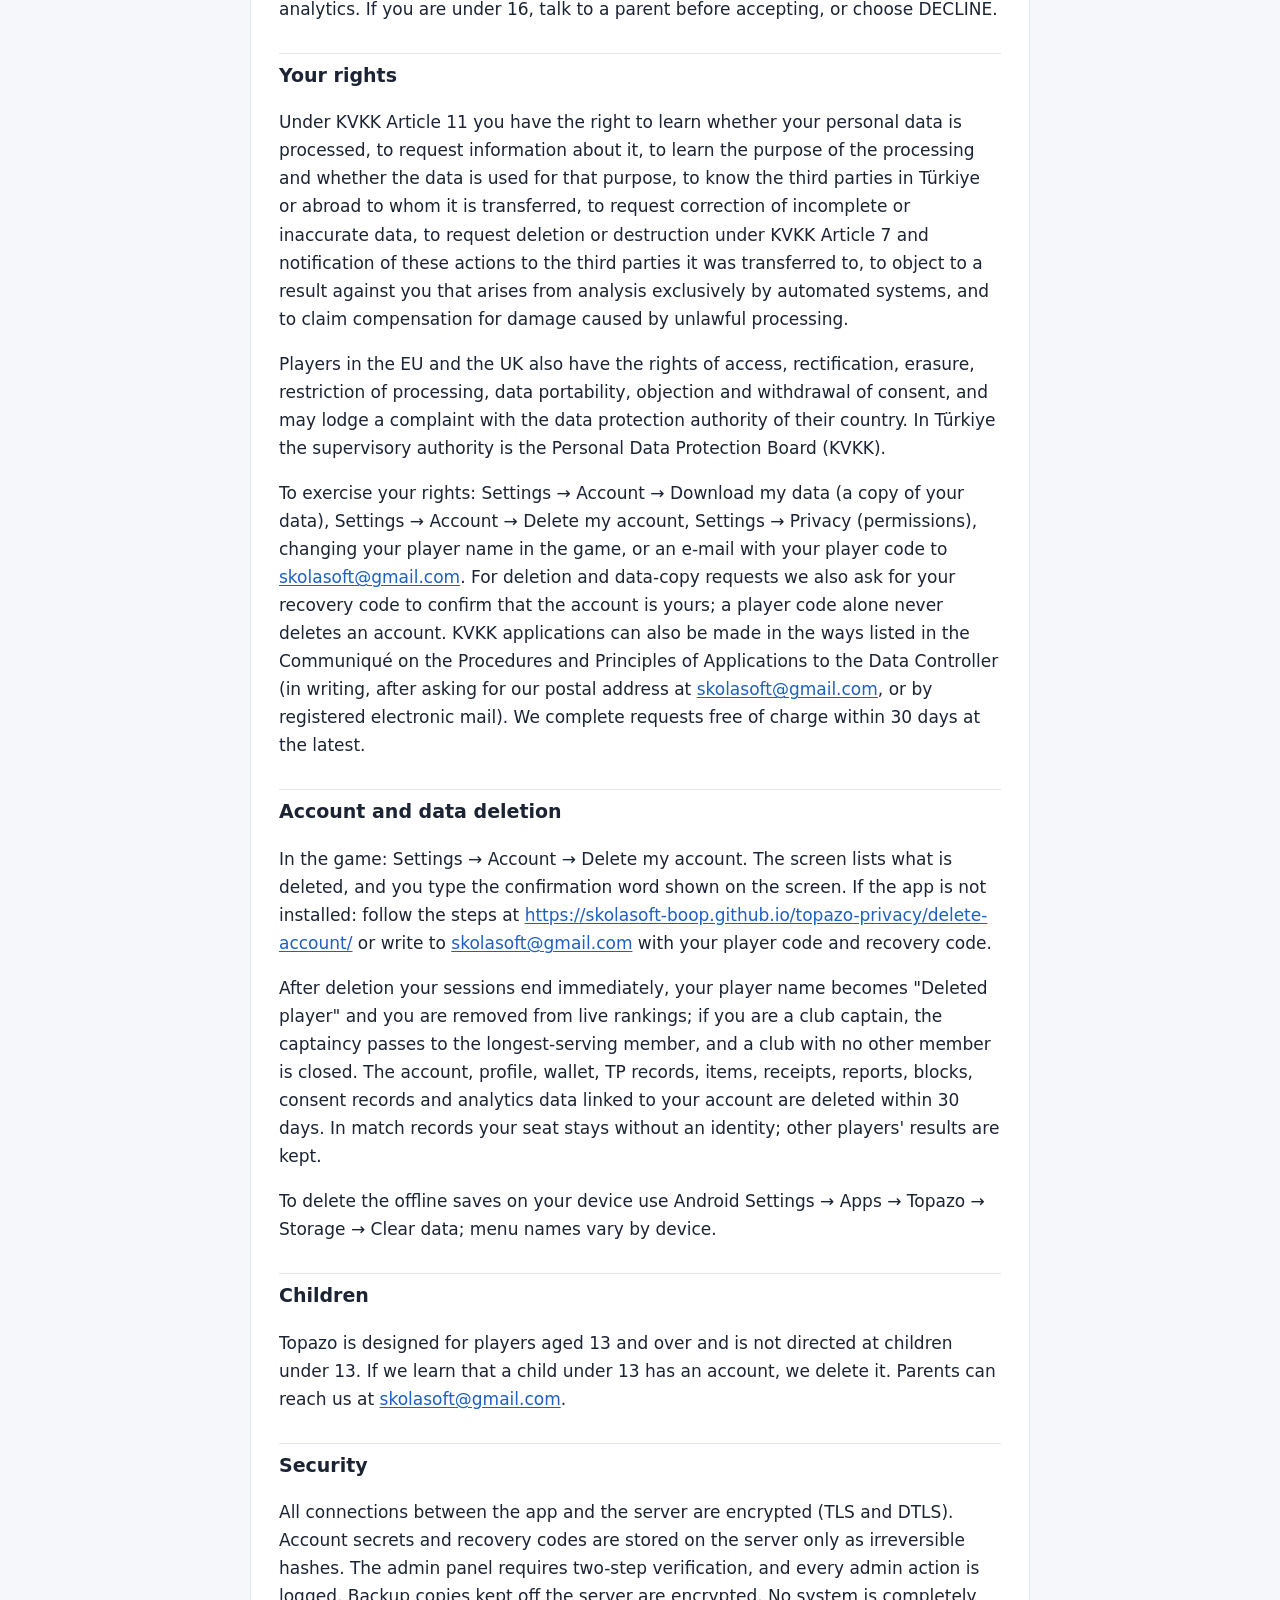
==== commit 31ae3479: "Publish Topazo 1.0 privacy policy, community rules, account deletion page and signed bootstrap Co-Au" ====
--- a/index.html
+++ b/index.html
@@ -1,17 +1,189 @@
 <!doctype html>
-<html lang="tr"><head><meta charset="utf-8"><meta name="viewport" content="width=device-width,initial-scale=1"><meta name="description" content="Topazo gizlilik politikası ve destek bilgileri"><title>Topazo — Gizlilik Politikası / Privacy Policy</title><style>body{margin:0;background:#091b22;color:#f3f2df;font:18px/1.7 system-ui,sans-serif}main{max-width:840px;margin:auto;padding:32px 22px 70px}h1,h2{color:#c5f35c;line-height:1.2}h2{margin-top:36px}a{color:#b7e5dd}header{border-bottom:1px solid #36505a;padding-bottom:24px}small{color:#adc3c5}.en{margin-top:55px;border-top:1px solid #36505a;padding-top:25px}</style></head>
-<body><main><header><h1>Topazo</h1><p>Gizlilik Politikası ve Destek · Privacy Policy &amp; Support</p><small>Son güncelleme / Last updated: 8 Eylül / September 2026<br>Android: com.gaha.topazo</small></header>
-<h2>Bu politika hakkında</h2><p>Bu metin, Topazo'nun çevrimdışı futbol oyunu sürümü için geçerlidir. Gizlilik ve destek sorularınız için <a href="mailto:skolasoft@gmail.com">skolasoft@gmail.com</a> adresine yazabilirsiniz.</p>
-<h2>Oyunda işlenen veriler</h2><p>Topazo hesap açmanızı istemez. Seçtiğiniz futbolcu adı, görünümü, forma numarası, ses ve görüntü ayarları, turnuva ilerlemeniz, maç istatistikleriniz, antrenman rekorlarınız ve kupa geçmişiniz yalnız cihazınızda oyunun özel depolama alanında saklanır. Futbolcu adında gerçek adınızı kullanmanız gerekmez.</p>
-<p>Bu sürümde geliştiriciye veri gönderen bir sunucu bağlantısı, reklam SDK'sı, analiz SDK'sı, kullanıcı takibi, çevrimiçi sohbet, çevrimiçi çok oyunculu mod veya uygulama içi satın alma bulunmaz. Oyun kişisel verilerinizi geliştiriciye göndermez, satmaz veya üçüncü taraflarla paylaşmaz. Kamera, mikrofon, konum ve rehber erişimi istemez.</p>
-<h2>Verilerin saklanması ve silinmesi</h2><p>Yerel kayıtlar, uygulamanın verilerini Android ayarlarından temizleyene veya uygulamayı kayıtlarını korumadan kaldırana kadar cihazınızda kalır. Android Ayarları → Uygulamalar → Topazo → Depolama → Verileri temizle yolunu kullanabilirsiniz; menü adları cihazınıza göre değişebilir. Bu işlem ilerlemenizi siler ve oyun içinden geri alınamaz. Geliştirici yerel kayıtlarınıza erişemez ve silinen kayıtları geri yükleyemez.</p>
-<h2>Destek yazışmaları</h2><p>Bize e-posta gönderirseniz, e-posta adresinizi ve kendi isteğinizle paylaştığınız mesajı sorunuza yanıt vermek amacıyla işleriz. Şifre veya ödeme bilgisi göndermeyin. Destek yazışmasının silinmesini aynı adresten isteyebilirsiniz. Destek mesajları, talebi çözmek için gerektiği sürece ve geçerli yasal yükümlülükler ölçüsünde saklanır.</p>
-<h2>Google Play ve dış bağlantılar</h2><p>Google Play'in mağaza, indirme, güvenlik ve cihaz hizmetlerine ilişkin veri işlemesi Google'ın kendi politikalarına tabidir. Gizlilik sayfasını tarayıcıda açarsanız GitHub Pages, sayfayı sunmak için IP adresi ve standart bağlantı bilgilerini kendi politikası kapsamında işleyebilir. Bu sayfada analiz aracı, reklam veya takip çerezi bulunmaz. E-posta bağlantısı tercih ettiğiniz e-posta uygulamasını açar.</p>
-<h2>Hedef kitle</h2><p>Topazo 13 yaş ve üzeri oyuncular için tasarlanmıştır; 13 yaş altına yönelik değildir. Bu sürümde kişisel bilgi toplayan oyun hesabı veya kullanıcı iletişim sistemi bulunmaz. Yaş sınıflandırması, mağazanın ilgili bölge için verdiği derecelendirmeye göre ayrıca gösterilir.</p>
-<h2>Güncellemeler</h2><p>İleride çevrimiçi hizmet veya farklı veri işleme özellikleri eklenirse bu politika ilgili sürümden önce güncellenir. Güncel tarih bu sayfanın başında yer alır.</p>
-<section class="en" lang="en"><h1>Privacy Policy</h1><p>This policy covers the offline version of Topazo (com.gaha.topazo). Contact: <a href="mailto:skolasoft@gmail.com">skolasoft@gmail.com</a>.</p>
-<h2>On-device data</h2><p>No account is required. Your chosen player name, appearance, shirt number, settings, tournament progress, match statistics, training records and trophies are stored in the app's private storage on your device. You do not need to use your real name.</p><p>This version has no developer server connection, advertising or analytics SDK, tracking, online chat, online multiplayer or in-app purchases. The game does not transmit personal data to the developer, sell it or share it with third parties. It does not request camera, microphone, location or contacts access.</p>
-<h2>Retention and deletion</h2><p>Local saves remain until you clear the app's data in Android settings or uninstall without retaining its data. Use Settings → Apps → Topazo → Storage → Clear data; labels vary by device. This deletes progress and cannot be undone in the game. The developer cannot access or restore your local saves.</p>
-<h2>Support and external services</h2><p>If you email us, we process your email address and the information you voluntarily provide to respond to your request. Do not send passwords or payment details. You can request deletion of the correspondence at the same address. Support messages are retained as needed to resolve your request and meet applicable legal obligations.</p><p>Google Play's store, delivery, security and device services are governed by Google's policies. When you open this website, GitHub Pages may process your IP address and standard connection details to serve it under its own policy. This page contains no analytics, ads or tracking cookies. Email links open your chosen email app.</p>
-<h2>Audience and changes</h2><p>Topazo is intended for players aged 13 and above, not children under 13. Regional store content ratings are shown separately. There is no account or user communication system collecting personal information in this version. If online services or other data processing features are introduced, this policy will be updated before the relevant release.</p></section>
-</main></body></html>
+<html lang="tr">
+<head>
+<meta charset="utf-8">
+<meta name="viewport" content="width=device-width, initial-scale=1">
+<meta name="description" content="Topazo · Gizlilik Politikası ve Aydınlatma Metni / Privacy Policy and Information Notice">
+<meta name="referrer" content="no-referrer">
+<title>Topazo · Gizlilik Politikası ve Aydınlatma Metni / Privacy Policy and Information Notice</title>
+<link rel="stylesheet" href="style.css">
+</head>
+<body>
+<header class="top"><div class="wrap">
+<a class="brand" href="./">Topazo</a>
+<nav class="pages" aria-label="Topazo">
+<a href="./" aria-current="page">Gizlilik / <span lang="en">Privacy</span></a>
+<a href="community-rules/">Topluluk kuralları / <span lang="en">Community rules</span></a>
+<a href="delete-account/">Hesap silme / <span lang="en">Account deletion</span></a>
+</nav>
+<nav class="langs" aria-label="Dil / Language"><a href="#tr">Türkçe</a><a href="#en" lang="en">English</a></nav>
+</div></header>
+<main class="wrap">
+<section class="doc" id="tr" lang="tr">
+<h1>Gizlilik Politikası ve Aydınlatma Metni</h1>
+<p class="meta">Sürüm 1.0 (2026-09-28) · Son güncelleme: 27 Eylül / September 2026 · Android: com.gaha.topazo · İletişim: <a href="mailto:skolasoft@gmail.com">skolasoft@gmail.com</a></p>
+<nav class="toc" aria-label="İçindekiler"><p>İçindekiler</p><ol>
+<li><a href="#tr-1">Bu politika hakkında</a></li>
+<li><a href="#tr-2">Veri sorumlusu ve iletişim</a></li>
+<li><a href="#tr-3">Kısaca</a></li>
+<li><a href="#tr-4">Oyunda işlenen veriler</a></li>
+<li><a href="#tr-5">İşleme amaçları ve hukuki sebepler</a></li>
+<li><a href="#tr-6">Yapay zekâ oyuncular</a></li>
+<li><a href="#tr-7">Diğer oyuncuların gördükleri</a></li>
+<li><a href="#tr-8">Otomatik işlemler</a></li>
+<li><a href="#tr-9">Paylaşım ve yurt dışına aktarım</a></li>
+<li><a href="#tr-10">Saklama süreleri</a></li>
+<li><a href="#tr-11">Analiz izni ve geri alınması</a></li>
+<li><a href="#tr-12">Haklarınız</a></li>
+<li><a href="#tr-13">Hesap ve veri silme</a></li>
+<li><a href="#tr-14">Çocuklar</a></li>
+<li><a href="#tr-15">Güvenlik</a></li>
+<li><a href="#tr-16">Cihaz yedeklemesi, Google Play ve web sayfaları</a></li>
+<li><a href="#tr-17">Değişiklikler</a></li>
+</ol></nav>
+<h2 id="tr-1">Bu politika hakkında</h2>
+<p>Bu metin, Google Play'deki Topazo oyununun (com.gaha.topazo) 1.0 ve sonraki sürümleri için geçerlidir: çevrimdışı modlar, çevrimiçi hesap, çevrimiçi maçlar, TP ekonomisi, etkinlikler, kulüpler ve bu web sayfaları. Oyundaki metin ile <a href="https://skolasoft-boop.github.io/topazo-privacy/">https://skolasoft-boop.github.io/topazo-privacy/</a> adresindeki sayfa aynıdır. Sürüm 1.0 (2026-09-28).</p>
+<p>Bu metin aynı zamanda 6698 sayılı Kişisel Verilerin Korunması Kanunu (KVKK) madde 10 kapsamındaki aydınlatma metnidir ve Avrupa Birliği Genel Veri Koruma Tüzüğü (GDPR) madde 13 bilgilerini içerir.</p>
+<h2 id="tr-2">Veri sorumlusu ve iletişim</h2>
+<p>Veri sorumlusu: Topazo'nun geliştiricisi Gaha, Türkiye. Yazılı başvurular için posta adresimizi <a href="mailto:skolasoft@gmail.com">skolasoft@gmail.com</a> adresinden isteyebilirsiniz.</p>
+<p>Gizlilik soruları, haklarınızı kullanma talepleri ve destek için: <a href="mailto:skolasoft@gmail.com">skolasoft@gmail.com</a>. Taleplere en geç 30 gün içinde ücretsiz yanıt veririz.</p>
+<h2 id="tr-3">Kısaca</h2>
+<ul><li>Reklam yok, reklam kimliği kullanılmaz, veriler satılmaz.</li><li>Konum, rehber, kamera, mikrofon, fotoğraf veya dosya erişimi istenmez.</li><li>Çevrimiçi oynamak için anonim bir hesap oluşturulur: e-posta, telefon numarası veya şifre istenmez.</li><li>Oyunda sohbet ve serbest mesajlaşma yoktur. Diğer oyuncular yalnız oyuncu adınızı, forma adınızı, görünümünüzü, seviyenizi, kulübünüzü ve maç bilgilerinizi görür.</li><li>Analiz ve hata raporları yalnız izin verirseniz gönderilir. İzni istediğiniz an Ayarlar → Gizlilik bölümünden geri alabilirsiniz.</li><li>Sunucumuz Türkiye'dedir. Hesabınızı istediğiniz an oyundan silebilirsiniz.</li><li>Yeterli oyuncu çevrimiçi olmadığında maçlar yapay zekâ oyuncularla tamamlanabilir. Sıralamalar, haftalık ve aylık kazananlar ve ödüller yalnız gerçek oyuncular içindir.</li></ul>
+<h2 id="tr-4">Oyunda işlenen veriler</h2>
+<p>Cihazınızda kalan veriler: çevrimdışı modlardaki futbolcu adınız, görünümünüz ve forma numaranız; ses, görüntü, kontrol ve dil ayarlarınız; kupa, antrenman, kariyer ve Japon kale kayıtlarınız; çevrimiçi hesabın son eşitlenen kopyası. Çevrimdışı modlar sunucuya bağlanmaz ve bu kayıtları bize göndermez. Yalnız analiz iznini verdiyseniz çevrimdışı maçların maç olayları (mod, başlangıç, sonuç ve süre gibi) cihazda bekletilir ve bir sonraki internet bağlantısında analiz verisi olarak gönderilir. Çevrimiçi bölümü ilk açtığınızda isterseniz bu cihazdaki ilerlemeniz (TP, ürünler, seviye, futbolcu adı ve forma numarası, görünüm ve kulüp taslağı) bir kez hesabınıza taşınır; bunun için gönderilen ham kopya 90 gün saklanır.</p>
+<p>Çevrimiçi hesap (çevrimiçi bölümü ilk açtığınızda oluşturulur): rastgele hesap kimliği; oyuncu kodu (destek ve bildirimler için 8 karakterlik kısa kimlik); kurtarma kodu ve hesap anahtarı (sunucuda yalnız geri çevrilemez özetleri saklanır); oturum anahtarları; oluşturma tarihi ve hesap durumu.</p>
+<p>Oyuncu adı ve görünüm: diğer oyunculara gösterilen oyuncu adınız, ad değişiklikleri, formanızdaki ad ve numara, karakter görünümünüz ve giydiğiniz ürünler, seviyeniz. Kulüp: kulüp adı, sözü, arması, renkleri, üyeler, roller ve davet kodları.</p>
+<p>Maç ve oyun kayıtları: çevrimiçi maçların modu, takımları, skoru, sonucu ve istatistikleri (gol, asist gibi), maçtan ayrılma ve cezalar; telefonda oynanan çevrimiçi maçların doğrulama için gönderilen girdi kayıtları; eşleştirme için gizli beceri puanı ve bağlantı kalitesi (ping).</p>
+<p>Ekonomi ve ilerleme: TP bakiyeniz ve her TP hareketinin kaydı (kazanılan ve harcanan), sahip olduğunuz ürünler, TP ile yapılan alımlar, ödül makbuzları, hedefler, etkinlik yıldızları, dereceler ve sıralamalar. TP gerçek parayla satın alınamaz.</p>
+<p>Topluluk güvenliği: yaptığınız bildirimler (seçilen neden ve isteğe bağlı en fazla 200 karakterlik not), sizin hakkınızdaki bildirimler, engellediğiniz oyuncular, moderasyon işlemleri ve yaptırımlar.</p>
+<p>Cihaz ve bağlantı bilgisi: uygulamanın ürettiği rastgele kurulum kimliği, uygulama sürümü ve platform; dil ve saat dilimi farkı (günlük ve haftalık ödül sınırları için); IP adresi (hizmeti ulaştırmak ve güvenlik için, en fazla 7 gün erişim kayıtlarında).</p>
+<p>Analiz ve tanılama (yalnız izinle): açılan ekranlar, dokunulan düğmeler ve boşa giden dokunuşlar, oturumun başlangıcı ve süresi, ayar değişiklikleri, ders adımları, maç arama ve maç olayları, mağaza ve ödül ekranları; hata raporları ve beklenmedik kapanmalar; kare hızı, bellek, cihaz modeli, işletim sistemi sürümü, ekran boyutu, işlemci ve grafik birimi adı ve maç içi ağ kalitesi örnekleri.</p>
+<p>Destek yazışmaları: bize e-posta gönderirseniz e-posta adresiniz ve mesajınız.</p>
+<p>Toplamadığımız veriler: gerçek adınız (oyuncu adında kullanmanız gerekmez), e-posta adresiniz (destek yazışması dışında), telefon numarası, doğum tarihi, hassas konum, rehber, fotoğraf ve ses, reklam kimliği, ödeme bilgisi, sohbet mesajları. Özel nitelikli kişisel veri (sağlık, din, etnik köken gibi) istemeyiz; lütfen oyuncu adında veya kulüp sözünde paylaşmayın.</p>
+<h2 id="tr-5">İşleme amaçları ve hukuki sebepler</h2>
+<ul><li>Çevrimiçi hizmeti sunmak (hesap, eşleştirme, maçlar, TP, ürünler, etkinlikler, sıralamalar, kulüpler, hesap kurtarma): sözleşmenin kurulması ve ifası (KVKK m. 5/2-c; GDPR m. 6/1-b).</li><li>Güvenlik, hile önleme, maç sonuçlarını doğrulama, topluluk kurallarını uygulama ve kötüye kullanımı engelleme: meşru menfaat (KVKK m. 5/2-f; GDPR m. 6/1-f).</li><li>Analiz ve tanılama (oyunun hangi bölümlerinin kullanıldığını anlamak, hataları ve performansı düzeltmek): açık rıza (KVKK m. 5/1; GDPR m. 6/1-a).</li><li>Destek taleplerini yanıtlamak: meşru menfaat ve talebinizin yerine getirilmesi.</li><li>Yasal yükümlülükler ve hukuki talepler (resmî makamların yasal istekleri, bir hakkın tesisi, kullanılması veya korunması): KVKK m. 5/2-ç ve 5/2-e; GDPR m. 6/1-c ve 6/1-f.</li></ul>
+<p>Kişisel verileriniz bu amaçlarla sınırlı, ölçülü ve güncel tutulur; reklam veya pazarlama için kullanılmaz.</p>
+<p>Veriler, oyunu kullanırken uygulama tarafından elektronik ortamda otomatik olarak ve sizin girdiğiniz bilgilerden (oyuncu adı, kulüp bilgileri, bildirimler) toplanır. Çevrimiçi hizmet için gereken verileri vermezseniz çevrimiçi bölüm kullanılamaz; çevrimdışı modlar açık kalır.</p>
+<h2 id="tr-6">Yapay zekâ oyuncular</h2>
+<p>Yeterli oyuncu çevrimiçi olmadığında maçlar yapay zekâ oyuncularla tamamlanabilir. Bağlantınız diğer oyuncularla gerçek zamanlı oynamaya yetecek kadar hızlı değilse de maçlarınız yapay zekâ oyuncularla oynanabilir. Bu oyuncular oyun tarafından yönetilir; adları, görünümleri ve seviyeleri oyun tarafından üretilir ve maç sırasında ayrıca etiketlenmez. Gerçek bir kişiye ait değildir ve üretilirken başka oyuncuların kişisel verileri kullanılmaz.</p>
+<p>Sıralamalar, haftalık ve aylık kazananlar ve ödüller yalnız gerçek oyuncular içindir. Yapay zekâ oyuncular ve oyunun ürettiği rakip kulüpler hiçbir sıralamada, kazananlar listesinde veya ödül sırasında yer almaz. Bağlantısı kopan gerçek bir oyuncunun yeri geri dönene kadar oyun tarafından oynatılabilir; bu durumda o oyuncu için bağlantının koptuğu gösterilir.</p>
+<h2 id="tr-7">Diğer oyuncuların gördükleri</h2>
+<p>Diğer oyuncular maç kadrolarında, sonuç ekranlarında, sıralamalarda, kazananlar duvarında ve kulüp sayfalarında oyuncu adınızı, formanızdaki ad ve numarayı, görünümünüzü, seviyenizi, kulübünüzü, maç istatistiklerinizi ve sıralama yerinizi görebilir. Hesap kimliğiniz, kurtarma kodunuz, IP adresiniz ve cihaz bilgileriniz diğer oyunculara gösterilmez. Oyuncu kodunuz gizli değildir: Ayarlar → Hesap bölümünde görünür, destek ve moderasyon kayıtlarında kullanılır ve aynı grup veya özel odadaki oyunculara iletilebilir; tek başına hesabınıza giriş yapmaya veya hesabı silmeye yetmez.</p>
+<p>Bir oyuncuyu engellerseniz onun adı ve kulübü size gösterilmez ve mümkün olduğunda aynı maça eşleştirilmezsiniz.</p>
+<h2 id="tr-8">Otomatik işlemler</h2>
+<p>Eşleştirme; gizli beceri puanınızı, bağlantı kalitenizi ve bekleme sürenizi kullanarak maçı, rakiplerin seviyesini ve boş yerlerin yapay zekâ oyuncularla doldurulup doldurulmayacağını seçer. Oyuncu adları, forma adları, kulüp adları ve sözler otomatik bir filtreden geçer; 24 saat içinde üç farklı oyuncu aynı adı bildirirse ad inceleme bitene kadar diğer oyunculardan gizlenir. Telefonda oynanan çevrimiçi maçların sonuçları, maçın girdileri sunucuda yeniden oynatılarak otomatik olarak doğrulanır; doğrulanamayan bir maç sıralamalara, kazananlar listelerine ve şampiyonluklara sayılmaz (kazanılmış TP otomatik olarak geri alınmaz). Tekrarlanan doğrulama hataları veya olağan dışı istatistikler hesabı yalnız bir kişinin incelemesi için işaretler. Hesap kapatma gibi kararları bir kişi verir. Otomatik bir işlemin sonucuna itiraz etmek için <a href="mailto:skolasoft@gmail.com">skolasoft@gmail.com</a> adresine yazabilirsiniz.</p>
+<h2 id="tr-9">Paylaşım ve yurt dışına aktarım</h2>
+<p>Kişisel verilerinizi satmayız, reklam veya pazarlama amacıyla kimseyle paylaşmayız. Verileriniz yalnız hizmeti bizim adımıza yürüten hizmet sağlayıcılarla, bu amaçla sınırlı olarak paylaşılır: sunucunun bulunduğu veri merkezi (Türkiye), şifrelenmiş yedeklerin tutulduğu depolama (Türkiye), destek e-postası için e-posta sağlayıcımız (Google Gmail), web sayfaları ve oyunun sunucu yapılandırma dosyası için GitHub Pages ve oyunun dağıtımı için Google Play. Yasal olarak zorunlu olduğunda yetkili makamlara bilgi verilebilir.</p>
+<p>Sunucumuz Türkiye'dedir; Türkiye dışından oynuyorsanız verileriniz Türkiye'de işlenir. Yedekler sunucudan çıkmadan önce şifrelenir. Verileriniz Türkiye dışına aktarılırsa bu yalnız KVKK madde 9'da öngörülen güvencelerle yapılır. Bize e-posta gönderdiğinizde mesajınız e-posta sağlayıcımızın Türkiye dışındaki sunucularında işlenebilir.</p>
+<h2 id="tr-10">Saklama süreleri</h2>
+<ul><li>Hesap, profil, TP kayıtları, ürünler, makbuzlar, maç geçmişi, kulüp üyeliği, bildirimler ve engellemeler: hesabınız silinene kadar.</li><li>Hesap silindiğinde: erişim hemen kapanır; kişisel kayıtlar 30 gün içinde silinir.</li><li>Ham analiz ve tanılama olayları: 90 gün. Oturum özetleri: 13 ay. Kimlik içermeyen toplam istatistikler: süresiz.</li><li>Erişim ve güvenlik kayıtları (IP adresi dahil): 7 gün.</li><li>Telefonda oynanan çevrimiçi maçların girdi kayıtları: 30 gün.</li><li>Eski yerel ilerlemenin hesaba taşınması sırasında gönderilen ham kopya: 90 gün.</li><li>Yedekler: en fazla 6 ay. Silinen veriler yedeklerin süresi doldukça kalıcı olarak ortadan kalkar; bir yedek geri yüklenirse silme talepleri yeniden uygulanır.</li><li>Destek yazışmaları: talebiniz çözülene kadar ve yasal yükümlülüklerin gerektirdiği süre boyunca.</li><li>Kesinleşmiş etkinlik ve sıralama tablolarında silinen hesap "Silinmiş oyuncu" olarak kimliksiz kalır.</li></ul>
+<h2 id="tr-11">Analiz izni ve geri alınması</h2>
+<p>İlk açılışta aynı büyüklükte "KABUL ET" ve "REDDET" düğmeleriyle analiz ve tanılama izni sorulur. Reddetmek oyunun hiçbir bölümünü kapatmaz. Ayarlar → Gizlilik bölümünde analiz ve tanılama izinlerini ayrı ayrı açıp kapatabilirsiniz. Verdiğiniz yanıt, politika sürümüyle birlikte kaydedilir. İzni geri almanız önceki işlemlerin hukuka uygunluğunu etkilemez.</p>
+<p>İzin vermeseniz de çevrimiçi hizmet, çalışabilmesi için gereken kayıtları (hesap, oturum, maçlar, TP hareketleri, alımlar) tutar; bunlar analiz izni kapsamında değildir.</p>
+<p>Bazı ülkelerde 16 yaşından küçükler için analiz izni ebeveyn onayı gerektirebilir. 16 yaşından küçükseniz izin vermeden önce ebeveyninize danışın veya REDDET'i seçin.</p>
+<h2 id="tr-12">Haklarınız</h2>
+<p>KVKK madde 11 uyarınca; kişisel verilerinizin işlenip işlenmediğini öğrenme, işlenmişse bilgi talep etme, işlenme amacını ve amacına uygun kullanılıp kullanılmadığını öğrenme, yurt içinde veya yurt dışında aktarıldığı üçüncü kişileri bilme, eksik veya yanlış işlenmişse düzeltilmesini, KVKK madde 7'deki şartlar çerçevesinde silinmesini veya yok edilmesini ve bu işlemlerin aktarıldığı üçüncü kişilere bildirilmesini isteme, münhasıran otomatik sistemlerle analiz edilmesi sonucu aleyhinize bir sonucun ortaya çıkmasına itiraz etme ve kanuna aykırı işleme sebebiyle zarara uğramanız hâlinde zararın giderilmesini talep etme haklarına sahipsiniz.</p>
+<p>AB ve Birleşik Krallık'taki oyuncular ayrıca erişim, düzeltme, silme, işlemeyi kısıtlama, veri taşınabilirliği, itiraz ve izni geri alma haklarına sahiptir ve bulundukları ülkenin veri koruma otoritesine şikâyette bulunabilir. Türkiye'de şikâyet mercii Kişisel Verileri Koruma Kurulu'dur.</p>
+<p>Haklarınızı kullanmak için: Ayarlar → Hesap → Verilerimi indir (verilerinizin bir kopyası), Ayarlar → Hesap → Hesabımı sil, Ayarlar → Gizlilik (izinler), oyuncu adınızı oyunda değiştirme veya <a href="mailto:skolasoft@gmail.com">skolasoft@gmail.com</a> adresine oyuncu kodunuzla e-posta. Silme ve veri kopyası taleplerinde hesabın size ait olduğunu doğrulamak için kurtarma kodunuzu da isteriz; yalnız oyuncu kodu hiçbir hesabı silmez. KVKK başvurularınızı Veri Sorumlusuna Başvuru Usul ve Esasları Hakkında Tebliğ'de sayılan yollarla (yazılı olarak, posta adresimizi <a href="mailto:skolasoft@gmail.com">skolasoft@gmail.com</a> adresinden isteyerek, veya kayıtlı elektronik posta ile) da iletebilirsiniz. Talepleri en geç 30 gün içinde ücretsiz sonuçlandırırız.</p>
+<h2 id="tr-13">Hesap ve veri silme</h2>
+<p>Oyunda: Ayarlar → Hesap → Hesabımı sil. Silinecekler listelenir; onaylamak için ekrandaki onay kelimesini (SİL) yazarsınız. Uygulama yüklü değilse: <a href="https://skolasoft-boop.github.io/topazo-privacy/delete-account/">https://skolasoft-boop.github.io/topazo-privacy/delete-account/</a> sayfasındaki adımları izleyin veya oyuncu kodunuz ve kurtarma kodunuzla <a href="mailto:skolasoft@gmail.com">skolasoft@gmail.com</a> adresine yazın.</p>
+<p>Silme sonrasında oturumlarınız hemen kapanır, oyuncu adınız "Silinmiş oyuncu" olur, canlı sıralamalardan çıkarılırsınız; kulüp kaptanıysanız kaptanlık en eski üyeye geçer, tek üyeyseniz kulüp kapanır. Hesap, profil, cüzdan, TP kayıtları, ürünler, makbuzlar, bildirimler, engellemeler, izin kayıtları ve hesabınıza bağlı analiz verileri 30 gün içinde silinir. Maç kayıtlarında sizin yeriniz kimliksiz kalır; diğer oyuncuların sonuçları korunur.</p>
+<p>Cihazınızdaki çevrimdışı kayıtları silmek için Android Ayarları → Uygulamalar → Topazo → Depolama → Verileri temizle yolunu kullanın; menü adları cihaza göre değişebilir.</p>
+<h2 id="tr-14">Çocuklar</h2>
+<p>Topazo 13 yaş ve üzeri oyuncular için tasarlanmıştır ve 13 yaşından küçük çocuklara yönelik değildir. 13 yaşından küçük bir çocuğun hesabı olduğunu öğrenirsek hesabı sileriz. Ebeveynler <a href="mailto:skolasoft@gmail.com">skolasoft@gmail.com</a> adresinden bize ulaşabilir.</p>
+<h2 id="tr-15">Güvenlik</h2>
+<p>Uygulama ile sunucu arasındaki tüm bağlantılar şifrelidir (TLS ve DTLS). Hesap anahtarları ve kurtarma kodları sunucuda yalnız geri çevrilemez özetler olarak saklanır. Yönetim paneline yalnız iki adımlı doğrulamayla girilir ve yapılan her işlem kaydedilir. Sunucu dışında tutulan yedek kopyalar şifrelenir. Hiçbir sistem tamamen güvenli değildir; bir veri ihlali olursa yasaların öngördüğü süre içinde ilgili otoriteye ve gerekiyorsa size bildiririz. Kurtarma kodunuzu kimseyle paylaşmayın.</p>
+<h2 id="tr-16">Cihaz yedeklemesi, Google Play ve web sayfaları</h2>
+<p>Android yedeklemesi açıksa çevrimiçi hesap dosyanız Google hesabınızdaki uygulama yedeğine dahil edilebilir; böylece yeni telefonda hesabınız geri gelir. Bu yedeği Google yönetir.</p>
+<p>Google Play'in mağaza, indirme ve güvenlik hizmetleri Google'ın kendi politikalarına tabidir. Web sayfalarımızı GitHub Pages sunar; sayfayı ulaştırmak için IP adresiniz ve standart bağlantı bilgileri GitHub tarafından işlenebilir. Oyun, sunucunun güncel adresini öğrenmek için aynı siteden imzalı bir yapılandırma dosyası indirebilir; bu istekte hesap veya cihaz kimliği gönderilmez, ancak GitHub isteği ulaştırmak için IP adresinizi işleyebilir. Sayfalarımızda analiz aracı, reklam veya takip çerezi yoktur.</p>
+<h2 id="tr-17">Değişiklikler</h2>
+<p>Önemli bir değişiklik olursa bunu oyunda duyururuz; analiz izniyle ilgili önemli değişikliklerde izninizi yeniden isteriz. Geçerli sürüm ve tarih bu sayfanın başında yazar. Önceki sürümleri <a href="mailto:skolasoft@gmail.com">skolasoft@gmail.com</a> adresinden isteyebilirsiniz.</p>
+</section>
+<section class="doc" id="en" lang="en">
+<h1>Privacy Policy and Information Notice</h1>
+<p class="meta">Version 1.0 (2026-09-28) · Last updated: 27 Eylül / September 2026 · Android: com.gaha.topazo · Contact: <a href="mailto:skolasoft@gmail.com">skolasoft@gmail.com</a></p>
+<nav class="toc" aria-label="Contents"><p>Contents</p><ol>
+<li><a href="#en-1">About this policy</a></li>
+<li><a href="#en-2">Data controller and contact</a></li>
+<li><a href="#en-3">In short</a></li>
+<li><a href="#en-4">Data processed in the game</a></li>
+<li><a href="#en-5">Purposes and legal bases</a></li>
+<li><a href="#en-6">AI players</a></li>
+<li><a href="#en-7">What other players see</a></li>
+<li><a href="#en-8">Automated processing</a></li>
+<li><a href="#en-9">Sharing and international transfers</a></li>
+<li><a href="#en-10">Retention</a></li>
+<li><a href="#en-11">Consent to analytics and withdrawing it</a></li>
+<li><a href="#en-12">Your rights</a></li>
+<li><a href="#en-13">Account and data deletion</a></li>
+<li><a href="#en-14">Children</a></li>
+<li><a href="#en-15">Security</a></li>
+<li><a href="#en-16">Device backup, Google Play and the web pages</a></li>
+<li><a href="#en-17">Changes</a></li>
+</ol></nav>
+<h2 id="en-1">About this policy</h2>
+<p>This policy covers the Topazo game on Google Play (com.gaha.topazo), version 1.0 and later: the offline modes, the online account, online matches, the TP economy, events, clubs and these web pages. The text in the game and the page at <a href="https://skolasoft-boop.github.io/topazo-privacy/">https://skolasoft-boop.github.io/topazo-privacy/</a> are the same. Version 1.0 (2026-09-28).</p>
+<p>It is also the information notice under Article 10 of the Turkish Personal Data Protection Law No. 6698 (KVKK) and contains the information required by Article 13 of the EU General Data Protection Regulation (GDPR).</p>
+<h2 id="en-2">Data controller and contact</h2>
+<p>Data controller: Gaha, the developer of Topazo, Türkiye. For written applications you can ask for our postal address at <a href="mailto:skolasoft@gmail.com">skolasoft@gmail.com</a>.</p>
+<p>For privacy questions, requests to exercise your rights and support: <a href="mailto:skolasoft@gmail.com">skolasoft@gmail.com</a>. We answer free of charge within 30 days at the latest.</p>
+<h2 id="en-3">In short</h2>
+<ul><li>No ads, no advertising ID, and we never sell data.</li><li>No access to your location, contacts, camera, microphone, photos or files.</li><li>Online play uses an anonymous account: no e-mail address, phone number or password.</li><li>There is no chat or free messaging. Other players see only your player name, shirt name, look, level, club and match information.</li><li>Analytics and error reports are sent only if you allow them. You can withdraw that permission at any time in Settings → Privacy.</li><li>Our server is in Türkiye. You can delete your account in the game at any time.</li><li>When not enough players are online, matches may be completed with AI players. Rankings, weekly and monthly winners and rewards are for real players only.</li></ul>
+<h2 id="en-4">Data processed in the game</h2>
+<p>Data that stays on your device: your player name, look and shirt number in the offline modes; sound, display, control and language settings; cup, training, career and Japanese goal records; the last synchronised copy of your online account. The offline modes do not connect to the server and do not send these records to us. Only if you gave analytics permission, match events of offline matches (such as mode, start, result and length) wait on the device and are sent as analytics data the next time you are online. When you first open the online section, you can choose to move the progress on this device (TP, items, level, player name and shirt number, look and club draft) to your account once; the raw copy sent for this is kept for 90 days.</p>
+<p>Online account (created the first time you open the online section): a random account ID; a player code (an 8-character short ID for support and reports); a recovery code and an account secret (the server stores only irreversible hashes of them); session tokens; creation date and account status.</p>
+<p>Player name and look: the player name shown to other players, name changes, the name and number on your shirt, your character's look and the items you wear, your level. Clubs: club name, motto, crest, colours, members, roles and invite codes.</p>
+<p>Match and game records: mode, teams, score, result and statistics of online matches (such as goals and assists), leaving a match and penalties; for online matches played on your phone, the input records sent for verification; a hidden skill rating and your connection quality (ping) for matchmaking.</p>
+<p>Economy and progress: your TP balance and a record of every TP movement (earned and spent), the items you own, purchases made with TP, reward receipts, goals, event stars, tiers and rankings. TP cannot be bought with real money.</p>
+<p>Community safety: reports you make (the chosen reason and an optional note of up to 200 characters), reports about you, players you block, moderation actions and sanctions.</p>
+<p>Device and connection information: a random installation ID generated by the app, app version and platform; language and time-zone offset (for daily and weekly reward boundaries); IP address (to deliver the service and for security, kept in access logs for at most 7 days).</p>
+<p>Analytics and diagnostics (only with your permission): screens opened, buttons tapped and taps that did nothing, session start and length, settings changes, lesson steps, match search and match events, store and reward screens; error reports and unexpected exits; frame rate, memory, device model, operating system version, screen size, processor and graphics chip names, and in-match network quality samples.</p>
+<p>Support correspondence: if you e-mail us, your e-mail address and your message.</p>
+<p>Data we do not collect: your real name (you do not need to use it as a player name), your e-mail address (except in support correspondence), phone number, date of birth, precise location, contacts, photos and audio, advertising ID, payment information, chat messages. We do not ask for special categories of personal data (such as health, religion or ethnic origin); please do not put them in a player name or club motto.</p>
+<h2 id="en-5">Purposes and legal bases</h2>
+<ul><li>Providing the online service (account, matchmaking, matches, TP, items, events, rankings, clubs, account recovery): performance of a contract (KVKK Art. 5(2)(c); GDPR Art. 6(1)(b)).</li><li>Security, cheat prevention, verifying match results, enforcing the community rules and preventing abuse: legitimate interests (KVKK Art. 5(2)(f); GDPR Art. 6(1)(f)).</li><li>Analytics and diagnostics (understanding which parts of the game are used, fixing errors and performance): consent (KVKK Art. 5(1); GDPR Art. 6(1)(a)).</li><li>Answering support requests: legitimate interests and fulfilling your request.</li><li>Legal obligations and legal claims (lawful requests of authorities, establishing, exercising or defending a right): KVKK Art. 5(2)(ç) and 5(2)(e); GDPR Art. 6(1)(c) and 6(1)(f).</li></ul>
+<p>Your personal data is limited to these purposes, kept proportionate and up to date, and never used for advertising or marketing.</p>
+<p>Data is collected electronically by the app while you play and from what you enter (player name, club details, reports). If you do not provide the data the online service needs, the online section cannot be used; the offline modes stay available.</p>
+<h2 id="en-6">AI players</h2>
+<p>When not enough players are online, matches may be completed with AI players. Your matches may also be played with AI players when your connection is not fast enough to play in real time with other players. These players are controlled by the game; their names, looks and levels are generated by the game, and they are not labelled separately during a match. They do not belong to real people, and no other player's personal data is used to create them.</p>
+<p>Rankings, weekly and monthly winners and rewards are for real players only. AI players and opposing clubs generated by the game never appear in any ranking, winners list or reward place. The place of a real player who loses the connection may be played by the game until the player returns; in that case the game shows that this player's connection was lost.</p>
+<h2 id="en-7">What other players see</h2>
+<p>In match rosters, result screens, rankings, the winners wall and club pages, other players can see your player name, the name and number on your shirt, your look, level, club, match statistics and ranking position. Your account ID, recovery code, IP address and device information are never shown to other players. Your player code is not secret: it is shown in Settings → Account, used in support and moderation records, and may be passed to players in the same party or private room; on its own it is not enough to sign in to your account or to delete it.</p>
+<p>If you block a player, their name and club are hidden from you and, where possible, you are not matched into the same match.</p>
+<h2 id="en-8">Automated processing</h2>
+<p>Matchmaking uses your hidden skill rating, connection quality and waiting time to choose a match, the level of opponents and whether empty places are filled with AI players. Player names, shirt names, club names and mottos pass an automatic filter; if three different players report the same name within 24 hours, the name is hidden from other players until it is reviewed. Results of online matches played on the phone are verified automatically by replaying the match's inputs on the server; a match that cannot be verified does not count for rankings, winners lists or championships (TP already earned is not taken back automatically). Repeated verification failures or unusual statistics only flag the account for review by a person. Decisions such as closing an account are made by a person. To contest the result of an automated process, write to <a href="mailto:skolasoft@gmail.com">skolasoft@gmail.com</a>.</p>
+<h2 id="en-9">Sharing and international transfers</h2>
+<p>We do not sell your personal data and do not share it with anyone for advertising or marketing. Your data is shared only with service providers that run the service on our behalf, limited to that purpose: the data centre that hosts the server (Türkiye), the storage that holds encrypted backups (Türkiye), our e-mail provider for support e-mail (Google Gmail), GitHub Pages for the web pages and the game's server configuration file, and Google Play for distributing the game. Information may be given to competent authorities where the law requires it.</p>
+<p>Our server is in Türkiye; if you play from outside Türkiye, your data is processed in Türkiye. Backups are encrypted before they leave the server. If your data is transferred outside Türkiye, this happens only with the safeguards of KVKK Article 9. When you e-mail us, your message may be processed on our e-mail provider's servers outside Türkiye.</p>
+<h2 id="en-10">Retention</h2>
+<ul><li>Account, profile, TP records, items, receipts, match history, club membership, reports and blocks: until your account is deleted.</li><li>When the account is deleted: access ends immediately; personal records are deleted within 30 days.</li><li>Raw analytics and diagnostics events: 90 days. Session summaries: 13 months. Aggregated statistics without identifiers: indefinitely.</li><li>Access and security logs (including IP addresses): 7 days.</li><li>Input records of online matches played on the phone: 30 days.</li><li>The raw copy uploaded when old local progress is moved to the account: 90 days.</li><li>Backups: at most 6 months. Deleted data disappears permanently as backups expire; if a backup is ever restored, deletion requests are applied again.</li><li>Support correspondence: until your request is resolved and as long as legal obligations require.</li><li>In settled event and ranking tables a deleted account stays as an anonymous "Deleted player" row.</li></ul>
+<h2 id="en-11">Consent to analytics and withdrawing it</h2>
+<p>At first launch the game asks for analytics and diagnostics permission with two equal buttons, "ACCEPT" and "DECLINE". Declining does not lock any part of the game. In Settings → Privacy you can switch analytics and diagnostics on or off separately. Your answer is recorded together with the policy version. Withdrawing consent does not affect the lawfulness of earlier processing.</p>
+<p>Even without that permission the online service keeps the records it needs to work (account, sessions, matches, TP movements, purchases); these are not covered by the analytics permission.</p>
+<p>In some countries a person under 16 needs a parent's approval to consent to analytics. If you are under 16, talk to a parent before accepting, or choose DECLINE.</p>
+<h2 id="en-12">Your rights</h2>
+<p>Under KVKK Article 11 you have the right to learn whether your personal data is processed, to request information about it, to learn the purpose of the processing and whether the data is used for that purpose, to know the third parties in Türkiye or abroad to whom it is transferred, to request correction of incomplete or inaccurate data, to request deletion or destruction under KVKK Article 7 and notification of these actions to the third parties it was transferred to, to object to a result against you that arises from analysis exclusively by automated systems, and to claim compensation for damage caused by unlawful processing.</p>
+<p>Players in the EU and the UK also have the rights of access, rectification, erasure, restriction of processing, data portability, objection and withdrawal of consent, and may lodge a complaint with the data protection authority of their country. In Türkiye the supervisory authority is the Personal Data Protection Board (KVKK).</p>
+<p>To exercise your rights: Settings → Account → Download my data (a copy of your data), Settings → Account → Delete my account, Settings → Privacy (permissions), changing your player name in the game, or an e-mail with your player code to <a href="mailto:skolasoft@gmail.com">skolasoft@gmail.com</a>. For deletion and data-copy requests we also ask for your recovery code to confirm that the account is yours; a player code alone never deletes an account. KVKK applications can also be made in the ways listed in the Communiqué on the Procedures and Principles of Applications to the Data Controller (in writing, after asking for our postal address at <a href="mailto:skolasoft@gmail.com">skolasoft@gmail.com</a>, or by registered electronic mail). We complete requests free of charge within 30 days at the latest.</p>
+<h2 id="en-13">Account and data deletion</h2>
+<p>In the game: Settings → Account → Delete my account. The screen lists what is deleted, and you type the confirmation word shown on the screen. If the app is not installed: follow the steps at <a href="https://skolasoft-boop.github.io/topazo-privacy/delete-account/">https://skolasoft-boop.github.io/topazo-privacy/delete-account/</a> or write to <a href="mailto:skolasoft@gmail.com">skolasoft@gmail.com</a> with your player code and recovery code.</p>
+<p>After deletion your sessions end immediately, your player name becomes "Deleted player" and you are removed from live rankings; if you are a club captain, the captaincy passes to the longest-serving member, and a club with no other member is closed. The account, profile, wallet, TP records, items, receipts, reports, blocks, consent records and analytics data linked to your account are deleted within 30 days. In match records your seat stays without an identity; other players' results are kept.</p>
+<p>To delete the offline saves on your device use Android Settings → Apps → Topazo → Storage → Clear data; menu names vary by device.</p>
+<h2 id="en-14">Children</h2>
+<p>Topazo is designed for players aged 13 and over and is not directed at children under 13. If we learn that a child under 13 has an account, we delete it. Parents can reach us at <a href="mailto:skolasoft@gmail.com">skolasoft@gmail.com</a>.</p>
+<h2 id="en-15">Security</h2>
+<p>All connections between the app and the server are encrypted (TLS and DTLS). Account secrets and recovery codes are stored on the server only as irreversible hashes. The admin panel requires two-step verification, and every admin action is logged. Backup copies kept off the server are encrypted. No system is completely secure; if a data breach happens we notify the competent authority and, where required, you within the time the law sets. Never share your recovery code.</p>
+<h2 id="en-16">Device backup, Google Play and the web pages</h2>
+<p>If Android backup is on, your online account file may be included in the app backup of your Google account, so your account comes back on a new phone. Google manages that backup.</p>
+<p>Google Play's store, download and security services follow Google's own policies. GitHub Pages serves our web pages; GitHub may process your IP address and standard connection details to deliver a page. The game may download a signed configuration file with the server's current address from the same site; that request carries no account or device ID, but GitHub may process your IP address to deliver it. Our pages contain no analytics, ads or tracking cookies.</p>
+<h2 id="en-17">Changes</h2>
+<p>If we make an important change, we announce it in the game; for important changes to the analytics permission we ask for your consent again. The current version and date are at the top of this page. You can ask for earlier versions at <a href="mailto:skolasoft@gmail.com">skolasoft@gmail.com</a>.</p>
+</section>
+</main>
+<footer class="wrap">
+<p>Topazo · com.gaha.topazo · <a href="mailto:skolasoft@gmail.com">skolasoft@gmail.com</a></p>
+<p><a href="./">Gizlilik</a> · <a href="community-rules/">Topluluk kuralları</a> · <a href="delete-account/">Hesap silme</a></p>
+<p class="small">Bu sayfada çerez, analiz aracı veya reklam yoktur. · No cookies, analytics or ads on this page.</p>
+</footer>
+</body>
+</html>
--- a/style.css
+++ b/style.css
@@ -0,0 +1,30 @@
+:root{--bg:#f6f7fb;--card:#ffffff;--text:#1c2433;--muted:#5b6678;--line:#e1e5ee;--accent:#c98a00;--link:#1d5fc4;--todo:#fff1c7}
+*{box-sizing:border-box}
+html{-webkit-text-size-adjust:100%}
+body{margin:0;overflow-wrap:anywhere;background:var(--bg);color:var(--text);font:17px/1.65 system-ui,-apple-system,"Segoe UI",Roboto,"Noto Sans",Arial,sans-serif}
+.wrap{max-width:820px;margin:0 auto;padding:0 20px}
+a{color:var(--link);text-underline-offset:2px}
+.top{background:var(--card);border-bottom:3px solid var(--accent)}
+.top .wrap{display:flex;flex-wrap:wrap;align-items:center;gap:6px 18px;padding-top:14px;padding-bottom:12px}
+.brand{font-weight:800;font-size:22px;letter-spacing:.5px;color:var(--text);text-decoration:none;margin-right:auto}
+.pages,.langs{display:flex;flex-wrap:wrap;gap:4px 14px;font-size:15px}
+.pages a,.langs a{text-decoration:none;color:var(--muted)}
+.pages a[aria-current]{color:var(--text);font-weight:700;border-bottom:2px solid var(--accent)}
+.langs{border-left:1px solid var(--line);padding-left:14px;margin-left:auto}
+main.wrap{padding-top:26px}
+.doc{background:var(--card);border:1px solid var(--line);border-radius:14px;padding:26px 28px;margin-bottom:26px}
+h1{font-size:28px;line-height:1.25;margin:0 0 6px}
+h2{font-size:19px;margin:30px 0 8px;padding-top:6px;border-top:1px solid var(--line)}
+.meta{color:var(--muted);font-size:14px;margin-top:0}
+.toc{background:var(--bg);border-radius:10px;padding:10px 16px;margin:18px 0;font-size:15px}
+.toc p{margin:0 0 4px;font-weight:700}
+.toc ol{margin:0;padding-left:22px;columns:2;column-gap:28px}
+.toc li{margin:0 0 4px;break-inside:avoid}
+ul{padding-left:22px}
+li{margin:4px 0}
+mark.todo{background:var(--todo);padding:0 3px;border-radius:3px}
+.action{margin:18px 0}
+.button{display:inline-block;background:var(--accent);color:#1b1300;font-weight:700;text-decoration:none;padding:10px 18px;border-radius:10px}
+footer.wrap{color:var(--muted);font-size:14px;padding-bottom:40px}
+.small{font-size:13px}
+@media (max-width:600px){body{font-size:16px}.doc{padding:18px 16px}.toc ol{columns:1}.langs{border-left:0;padding-left:0}}
